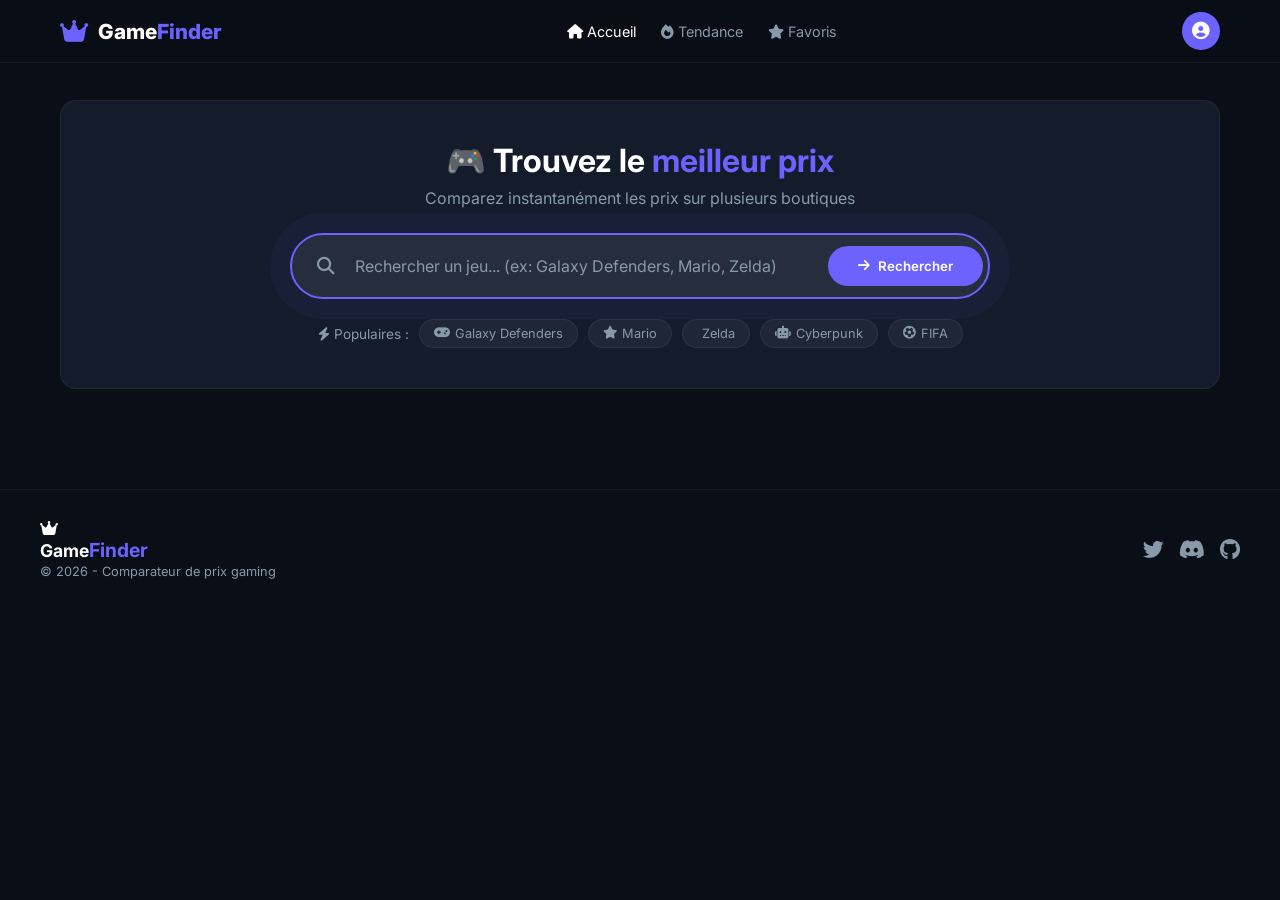
==== templates/index.html @ 7cd9786d "Ajot de l'interface utilisateur" ====
<!DOCTYPE html>
<html lang="fr">
<head>
    <meta charset="UTF-8">
    <meta name="viewport" content="width=device-width, initial-scale=1.0">
    <title>GameFinder - Comparateur de Prix</title>
    <link rel="stylesheet" href="/static/style.css">
    <link rel="stylesheet" href="https://cdnjs.cloudflare.com/ajax/libs/font-awesome/6.4.0/css/all.min.css">
    <link href="https://fonts.googleapis.com/css2?family=Inter:wght@300;400;500;600;700;800&display=swap" rel="stylesheet">
</head>
<body>
    <!-- Navigation fixe -->
    <nav class="navbar">
        <div class="nav-container">
            <div class="nav-brand">
                <i class="fas fa-crown"></i>
                <span>Game<span>Finder</span></span>
            </div>
            <div class="nav-links">
                <a href="#" class="active"><i class="fas fa-home"></i> Accueil</a>
                <a href="#"><i class="fas fa-fire"></i> Tendance</a>
                <a href="#"><i class="fas fa-star"></i> Favoris</a>
            </div>
            <div class="nav-user">
                <i class="fas fa-user-circle"></i>
            </div>
        </div>
    </nav>

    <!-- Section Recherche - EN HAUT ET VISIBLE -->
    <section class="search-section">
        <div class="search-container">
            <div class="search-header">
                <h1>🎮 Trouvez le <span>meilleur prix</span></h1>
                <p>Comparez instantanément les prix sur plusieurs boutiques</p>
            </div>
            
            <!-- Barre de recherche principale -->
            <form id="searchForm" class="search-form">
                <div class="search-wrapper">
                    <i class="fas fa-search search-icon"></i>
                    <input 
                        type="text" 
                        id="produit" 
                        placeholder="Rechercher un jeu... (ex: Galaxy Defenders, Mario, Zelda)" 
                        required
                        autocomplete="off"
                    >
                    <button type="submit" class="search-btn">
                        <i class="fas fa-arrow-right"></i>
                        <span>Rechercher</span>
                    </button>
                </div>
            </form>

            <!-- Suggestions rapides -->
            <div class="quick-suggestions">
                <span><i class="fas fa-bolt"></i> Populaires :</span>
                <button class="suggestion-chip" data-game="Galaxy Defenders">
                    <i class="fas fa-gamepad"></i> Galaxy Defenders
                </button>
                <button class="suggestion-chip" data-game="Mario">
                    <i class="fas fa-star"></i> Mario
                </button>
                <button class="suggestion-chip" data-game="Zelda">
                    <i class="fas fa-sword"></i> Zelda
                </button>
                <button class="suggestion-chip" data-game="Cyberpunk">
                    <i class="fas fa-robot"></i> Cyberpunk
                </button>
                <button class="suggestion-chip" data-game="FIFA">
                    <i class="fas fa-futbol"></i> FIFA
                </button>
            </div>
        </div>
    </section>

    <!-- Zone des résultats - JUSTE EN DESSOUS -->
    <section class="results-wrapper">
        <!-- Loading -->
        <div id="loading" class="loading-container" style="display: none;">
            <div class="loading-spinner">
                <div class="spinner-ring"></div>
                <div class="spinner-ring"></div>
                <div class="spinner-ring"></div>
            </div>
            <p class="loading-text">Recherche en cours...</p>
            <div class="loading-progress">
                <div class="progress-bar"></div>
            </div>
        </div>

        <!-- Résultats -->
        <div id="results" class="results-content" style="display: none;">
            <!-- En-tête des résultats -->
            <div class="results-header">
                <div class="results-title">
                    <h2>
                        <i class="fas fa-search"></i>
                        Résultats pour "<span id="searchTerm"></span>"
                    </h2>
                    <span class="results-count">
                        <i class="fas fa-box"></i>
                        <span id="resultCount"></span> offres trouvées
                    </span>
                </div>
                <div class="results-actions">
                    <button class="sort-btn" onclick="trierPrix()">
                        <i class="fas fa-sort-amount-down"></i> Trier par prix
                    </button>
                </div>
            </div>

            <!-- Meilleure offre -->
            <div id="bestDeal" class="best-deal-card" style="display: none;"></div>

            <!-- Grille des produits -->
            <div class="products-grid" id="productList"></div>
        </div>

        <!-- Aucun résultat -->
        <div id="noResults" class="no-results-container" style="display: none;">
            <div class="no-results-content">
                <div class="no-results-icon">
                    <i class="fas fa-gamepad"></i>
                </div>
                <h3>Aucun jeu trouvé</h3>
                <p>Essayez avec un autre nom ou vérifiez l'orthographe</p>
                <div class="no-results-suggestions">
                    <span>Suggestions :</span>
                    <button class="suggestion-chip" data-game="Mario Kart">Mario Kart</button>
                    <button class="suggestion-chip" data-game="Zelda">Zelda</button>
                    <button class="suggestion-chip" data-game="FIFA">FIFA</button>
                    <button class="suggestion-chip" data-game="GTA">GTA</button>
                </div>
            </div>
        </div>
    </section>

    <!-- Toast d'erreur -->
    <div id="error" class="error-toast" style="display: none;">
        <div class="error-content">
            <i class="fas fa-exclamation-circle"></i>
            <span id="errorMessage"></span>
            <button onclick="this.parentElement.parentElement.style.display='none'">
                <i class="fas fa-times"></i>
            </button>
        </div>
    </div>

    <!-- Footer -->
    <footer class="footer">
        <div class="footer-content">
            <div class="footer-brand">
                <i class="fas fa-crown"></i>
                <span>Game<span>Finder</span></span>
                <p>© 2026 - Comparateur de prix gaming</p>
            </div>
            <div class="footer-links">
                <a href="#"><i class="fab fa-twitter"></i></a>
                <a href="#"><i class="fab fa-discord"></i></a>
                <a href="#"><i class="fab fa-github"></i></a>
            </div>
        </div>
    </footer>

    <script src="/static/script.js"></script>
</body>
</html>
---- static/style.css ----
/* ===== RESET ===== */
* {
    margin: 0;
    padding: 0;
    box-sizing: border-box;
}

:root {
    --primary: #6C63FF;
    --primary-dark: #5A52D5;
    --secondary: #FF6B6B;
    --accent: #FFD93D;
    --dark: #0a0e17;
    --dark-card: #141b2b;
    --gray: #8899aa;
    --light: #ffffff;
    --shadow: 0 10px 40px rgba(108, 99, 255, 0.15);
    --radius: 16px;
    --transition: all 0.3s cubic-bezier(0.4, 0, 0.2, 1);
}

body {
    font-family: 'Inter', -apple-system, sans-serif;
    background: var(--dark);
    color: var(--light);
    min-height: 100vh;
    padding-top: 70px;
}

/* ===== NAVBAR ===== */
.navbar {
    position: fixed;
    top: 0;
    left: 0;
    right: 0;
    z-index: 1000;
    background: rgba(10, 14, 23, 0.9);
    backdrop-filter: blur(20px);
    border-bottom: 1px solid rgba(255,255,255,0.05);
    padding: 12px 0;
}

.nav-container {
    max-width: 1200px;
    margin: 0 auto;
    padding: 0 20px;
    display: flex;
    justify-content: space-between;
    align-items: center;
}

.nav-brand {
    display: flex;
    align-items: center;
    gap: 10px;
    font-size: 1.3em;
    font-weight: 800;
}

.nav-brand i {
    color: var(--primary);
    font-size: 1.2em;
}

.nav-brand span span {
    color: var(--primary);
}

.nav-links {
    display: flex;
    gap: 25px;
}

.nav-links a {
    color: var(--gray);
    text-decoration: none;
    font-size: 0.9em;
    transition: var(--transition);
}

.nav-links a:hover,
.nav-links a.active {
    color: var(--light);
}

.nav-user {
    width: 38px;
    height: 38px;
    background: var(--primary);
    border-radius: 50%;
    display: flex;
    align-items: center;
    justify-content: center;
    cursor: pointer;
    font-size: 1.1em;
}

/* ===== SEARCH SECTION - EN HAUT ===== */
.search-section {
    max-width: 1200px;
    margin: 0 auto;
    padding: 30px 20px 20px;
}

.search-container {
    background: var(--dark-card);
    border-radius: var(--radius);
    padding: 40px;
    border: 1px solid rgba(255,255,255,0.05);
}

.search-header {
    text-align: center;
    margin-bottom: 25px;
}

.search-header h1 {
    font-size: 2em;
    font-weight: 700;
    margin-bottom: 8px;
}

.search-header h1 span {
    color: var(--primary);
}

.search-header p {
    color: var(--gray);
    font-size: 1em;
}

/* ===== FORMULAIRE DE RECHERCHE ===== */
.search-form {
    max-width: 700px;
    margin: 0 auto;
}

.search-wrapper {
    display: flex;
    align-items: center;
    background: rgba(255,255,255,0.05);
    border: 2px solid rgba(255,255,255,0.08);
    border-radius: 60px;
    padding: 5px;
    transition: var(--transition);
}

.search-wrapper:focus-within {
    border-color: var(--primary);
    background: rgba(255,255,255,0.08);
    box-shadow: 0 0 0 20px rgba(108, 99, 255, 0.05);
}

.search-icon {
    padding: 0 0 0 20px;
    color: var(--gray);
    font-size: 1.1em;
}

.search-wrapper input {
    flex: 1;
    padding: 16px 20px;
    background: transparent;
    border: none;
    outline: none;
    color: var(--light);
    font-size: 1em;
    font-family: 'Inter', sans-serif;
}

.search-wrapper input::placeholder {
    color: var(--gray);
}

.search-btn {
    padding: 12px 30px;
    background: var(--primary);
    border: none;
    border-radius: 50px;
    color: white;
    font-weight: 600;
    cursor: pointer;
    transition: var(--transition);
    display: flex;
    align-items: center;
    gap: 8px;
    font-family: 'Inter', sans-serif;
}

.search-btn:hover {
    transform: scale(1.02);
    box-shadow: 0 8px 25px rgba(108, 99, 255, 0.3);
}

/* ===== SUGGESTIONS ===== */
.quick-suggestions {
    display: flex;
    align-items: center;
    gap: 10px;
    margin-top: 20px;
    flex-wrap: wrap;
    justify-content: center;
}

.quick-suggestions span {
    color: var(--gray);
    font-size: 0.85em;
}

.suggestion-chip {
    padding: 6px 14px;
    background: rgba(255,255,255,0.05);
    border: 1px solid rgba(255,255,255,0.06);
    border-radius: 20px;
    color: var(--gray);
    font-size: 0.8em;
    cursor: pointer;
    transition: var(--transition);
    display: flex;
    align-items: center;
    gap: 5px;
    font-family: 'Inter', sans-serif;
}

.suggestion-chip:hover {
    background: rgba(108, 99, 255, 0.15);
    color: var(--light);
    border-color: var(--primary);
    transform: translateY(-2px);
}

/* ===== RESULTS WRAPPER ===== */
.results-wrapper {
    max-width: 1200px;
    margin: 0 auto;
    padding: 0 20px 40px;
}

/* ===== LOADING ===== */
.loading-container {
    text-align: center;
    padding: 60px 20px;
}

.loading-spinner {
    position: relative;
    width: 70px;
    height: 70px;
    margin: 0 auto 20px;
}

.spinner-ring {
    position: absolute;
    width: 100%;
    height: 100%;
    border-radius: 50%;
    border: 3px solid transparent;
    animation: spin 1.2s cubic-bezier(0.4, 0, 0.2, 1) infinite;
}

.spinner-ring:nth-child(1) {
    border-top-color: var(--primary);
    animation-delay: 0s;
}

.spinner-ring:nth-child(2) {
    border-right-color: var(--secondary);
    animation-delay: 0.3s;
}

.spinner-ring:nth-child(3) {
    border-bottom-color: var(--accent);
    animation-delay: 0.6s;
}

@keyframes spin {
    0% { transform: rotate(0deg); }
    100% { transform: rotate(360deg); }
}

.loading-text {
    color: var(--gray);
    font-size: 1em;
}

.loading-progress {
    margin: 15px auto 0;
    width: 200px;
    height: 3px;
    background: rgba(255,255,255,0.05);
    border-radius: 3px;
    overflow: hidden;
}

.progress-bar {
    height: 100%;
    width: 0%;
    background: var(--primary);
    border-radius: 3px;
    animation: progress 2s ease-in-out infinite;
}

@keyframes progress {
    0% { width: 0%; }
    50% { width: 70%; }
    100% { width: 100%; }
}

/* ===== RESULTS HEADER ===== */
.results-content {
    animation: fadeIn 0.4s ease;
}

.results-header {
    display: flex;
    justify-content: space-between;
    align-items: center;
    padding: 20px 0;
    border-bottom: 1px solid rgba(255,255,255,0.05);
    margin-bottom: 25px;
    flex-wrap: wrap;
    gap: 10px;
}

.results-title h2 {
    font-size: 1.4em;
    font-weight: 700;
}

.results-title h2 i {
    color: var(--primary);
    margin-right: 8px;
}

.results-title h2 span {
    color: var(--primary);
}

.results-count {
    display: inline-block;
    margin-top: 5px;
    padding: 4px 16px;
    background: rgba(108, 99, 255, 0.1);
    border-radius: 20px;
    font-size: 0.85em;
    color: var(--gray);
}

.results-actions {
    display: flex;
    gap: 10px;
}

.sort-btn {
    padding: 8px 16px;
    background: rgba(255,255,255,0.05);
    border: 1px solid rgba(255,255,255,0.08);
    border-radius: 8px;
    color: var(--gray);
    cursor: pointer;
    transition: var(--transition);
    font-family: 'Inter', sans-serif;
    font-size: 0.85em;
}

.sort-btn:hover {
    background: rgba(255,255,255,0.1);
    color: var(--light);
}

/* ===== BEST DEAL ===== */
.best-deal-card {
    background: linear-gradient(135deg, #6C63FF 0%, #FF6B6B 100%);
    border-radius: var(--radius);
    padding: 30px;
    margin-bottom: 30px;
    animation: slideUp 0.5s ease;
}

.best-deal-content {
    display: flex;
    justify-content: space-between;
    align-items: center;
    flex-wrap: wrap;
    gap: 15px;
}

.best-deal-left {
    display: flex;
    flex-direction: column;
    gap: 5px;
}

.best-deal-badge {
    display: inline-flex;
    align-items: center;
    gap: 6px;
    background: rgba(255,255,255,0.2);
    padding: 4px 14px;
    border-radius: 20px;
    font-size: 0.8em;
    width: fit-content;
}

.best-deal-game {
    font-size: 1.5em;
    font-weight: 800;
}

.best-deal-store {
    display: flex;
    align-items: center;
    gap: 6px;
    opacity: 0.9;
    font-size: 0.9em;
}

.best-deal-right {
    text-align: right;
}

.best-deal-price {
    font-size: 2.5em;
    font-weight: 900;
}

.best-deal-details {
    display: flex;
    gap: 15px;
    margin-top: 5px;
    font-size: 0.85em;
    opacity: 0.9;
}

/* ===== PRODUCT GRID ===== */
.products-grid {
    display: grid;
    grid-template-columns: repeat(auto-fill, minmax(280px, 1fr));
    gap: 20px;
}

.product-card {
    background: var(--dark-card);
    border: 1px solid rgba(255,255,255,0.05);
    border-radius: var(--radius);
    padding: 20px;
    transition: var(--transition);
    position: relative;
    animation: fadeIn 0.4s ease forwards;
    opacity: 0;
}

.product-card:hover {
    transform: translateY(-5px);
    border-color: rgba(108, 99, 255, 0.3);
    box-shadow: var(--shadow);
}

.product-card.best {
    border-color: var(--primary);
    background: rgba(108, 99, 255, 0.05);
}

.product-card .best-badge {
    position: absolute;
    top: 12px;
    right: 12px;
    background: var(--primary);
    padding: 4px 12px;
    border-radius: 20px;
    font-size: 0.7em;
    font-weight: 600;
}

.product-card .site {
    display: flex;
    align-items: center;
    gap: 6px;
    color: var(--primary);
    font-weight: 600;
    font-size: 0.9em;
    margin-bottom: 8px;
}

.product-card .game {
    font-size: 1.1em;
    font-weight: 700;
    margin-bottom: 12px;
}

.product-card .price-row {
    display: flex;
    justify-content: space-between;
    padding: 6px 0;
    border-bottom: 1px solid rgba(255,255,255,0.03);
    font-size: 0.9em;
}

.product-card .price-row .label {
    color: var(--gray);
}

.product-card .price-row .value {
    font-weight: 600;
}

.product-card .total {
    font-size: 1.4em;
    font-weight: 800;
    color: var(--secondary);
    text-align: right;
    margin-top: 12px;
    padding-top: 12px;
    border-top: 1px solid rgba(255,255,255,0.05);
}

.product-card .stock {
    display: inline-flex;
    align-items: center;
    gap: 5px;
    padding: 3px 12px;
    border-radius: 20px;
    font-size: 0.8em;
    margin-top: 8px;
}

.stock.en-stock {
    background: rgba(46, 213, 115, 0.15);
    color: #2ed573;
}

.stock.rupture {
    background: rgba(255, 71, 87, 0.15);
    color: #ff4757;
}

.stock.inconnu {
    background: rgba(255,255,255,0.05);
    color: var(--gray);
}

/* ===== NO RESULTS ===== */
.no-results-container {
    text-align: center;
    padding: 60px 20px;
}

.no-results-icon {
    font-size: 3em;
    color: var(--gray);
    margin-bottom: 20px;
}

.no-results-content h3 {
    font-size: 1.5em;
    margin-bottom: 8px;
}

.no-results-content p {
    color: var(--gray);
    margin-bottom: 20px;
}

.no-results-suggestions {
    display: flex;
    align-items: center;
    gap: 10px;
    justify-content: center;
    flex-wrap: wrap;
}

.no-results-suggestions span {
    color: var(--gray);
    font-size: 0.9em;
}

/* ===== ERROR TOAST ===== */
.error-toast {
    position: fixed;
    top: 80px;
    right: 20px;
    z-index: 9999;
    background: rgba(255, 71, 87, 0.95);
    backdrop-filter: blur(10px);
    padding: 15px 20px;
    border-radius: 12px;
    max-width: 400px;
    animation: slideInRight 0.4s ease;
}

.error-content {
    display: flex;
    align-items: center;
    gap: 12px;
}

.error-content i {
    font-size: 1.3em;
}

.error-content button {
    background: none;
    border: none;
    color: white;
    font-size: 1.1em;
    cursor: pointer;
    margin-left: auto;
}

/* ===== FOOTER ===== */
.footer {
    border-top: 1px solid rgba(255,255,255,0.05);
    padding: 30px 20px;
    margin-top: 40px;
}

.footer-content {
    max-width: 1200px;
    margin: 0 auto;
    display: flex;
    justify-content: space-between;
    align-items: center;
    flex-wrap: wrap;
    gap: 15px;
}

.footer-brand {
    display: flex;
    flex-direction: column;
    gap: 2px;
}

.footer-brand span {
    font-size: 1.1em;
    font-weight: 700;
}

.footer-brand span span {
    color: var(--primary);
}

.footer-brand p {
    color: var(--gray);
    font-size: 0.8em;
}

.footer-links {
    display: flex;
    gap: 15px;
}

.footer-links a {
    color: var(--gray);
    font-size: 1.3em;
    transition: var(--transition);
}

.footer-links a:hover {
    color: var(--primary);
    transform: translateY(-2px);
}

/* ===== ANIMATIONS ===== */
@keyframes fadeIn {
    from {
        opacity: 0;
        transform: translateY(10px);
    }
    to {
        opacity: 1;
        transform: translateY(0);
    }
}

@keyframes slideUp {
    from {
        opacity: 0;
        transform: translateY(20px);
    }
    to {
        opacity: 1;
        transform: translateY(0);
    }
}

@keyframes slideInRight {
    from {
        opacity: 0;
        transform: translateX(40px);
    }
    to {
        opacity: 1;
        transform: translateX(0);
    }
}

/* ===== RESPONSIVE ===== */
@media (max-width: 768px) {
    .nav-links {
        display: none;
    }
    
    .search-container {
        padding: 20px;
    }
    
    .search-header h1 {
        font-size: 1.5em;
    }
    
    .search-wrapper {
        flex-direction: column;
        border-radius: var(--radius);
        padding: 10px;
    }
    
    .search-icon {
        display: none;
    }
    
    .search-wrapper input {
        padding: 12px 16px;
        width: 100%;
        font-size: 0.95em;
    }
    
    .search-btn {
        width: 100%;
        justify-content: center;
        padding: 12px;
    }
    
    .products-grid {
        grid-template-columns: 1fr;
    }
    
    .best-deal-content {
        flex-direction: column;
        text-align: center;
    }
    
    .best-deal-right {
        text-align: center;
    }
    
    .best-deal-price {
        font-size: 2em;
    }
    
    .best-deal-details {
        flex-wrap: wrap;
        justify-content: center;
    }
    
    .results-header {
        flex-direction: column;
        align-items: flex-start;
    }
    
    .quick-suggestions {
        justify-content: center;
    }
    
    .error-toast {
        top: 70px;
        right: 10px;
        left: 10px;
        max-width: none;
    }
}
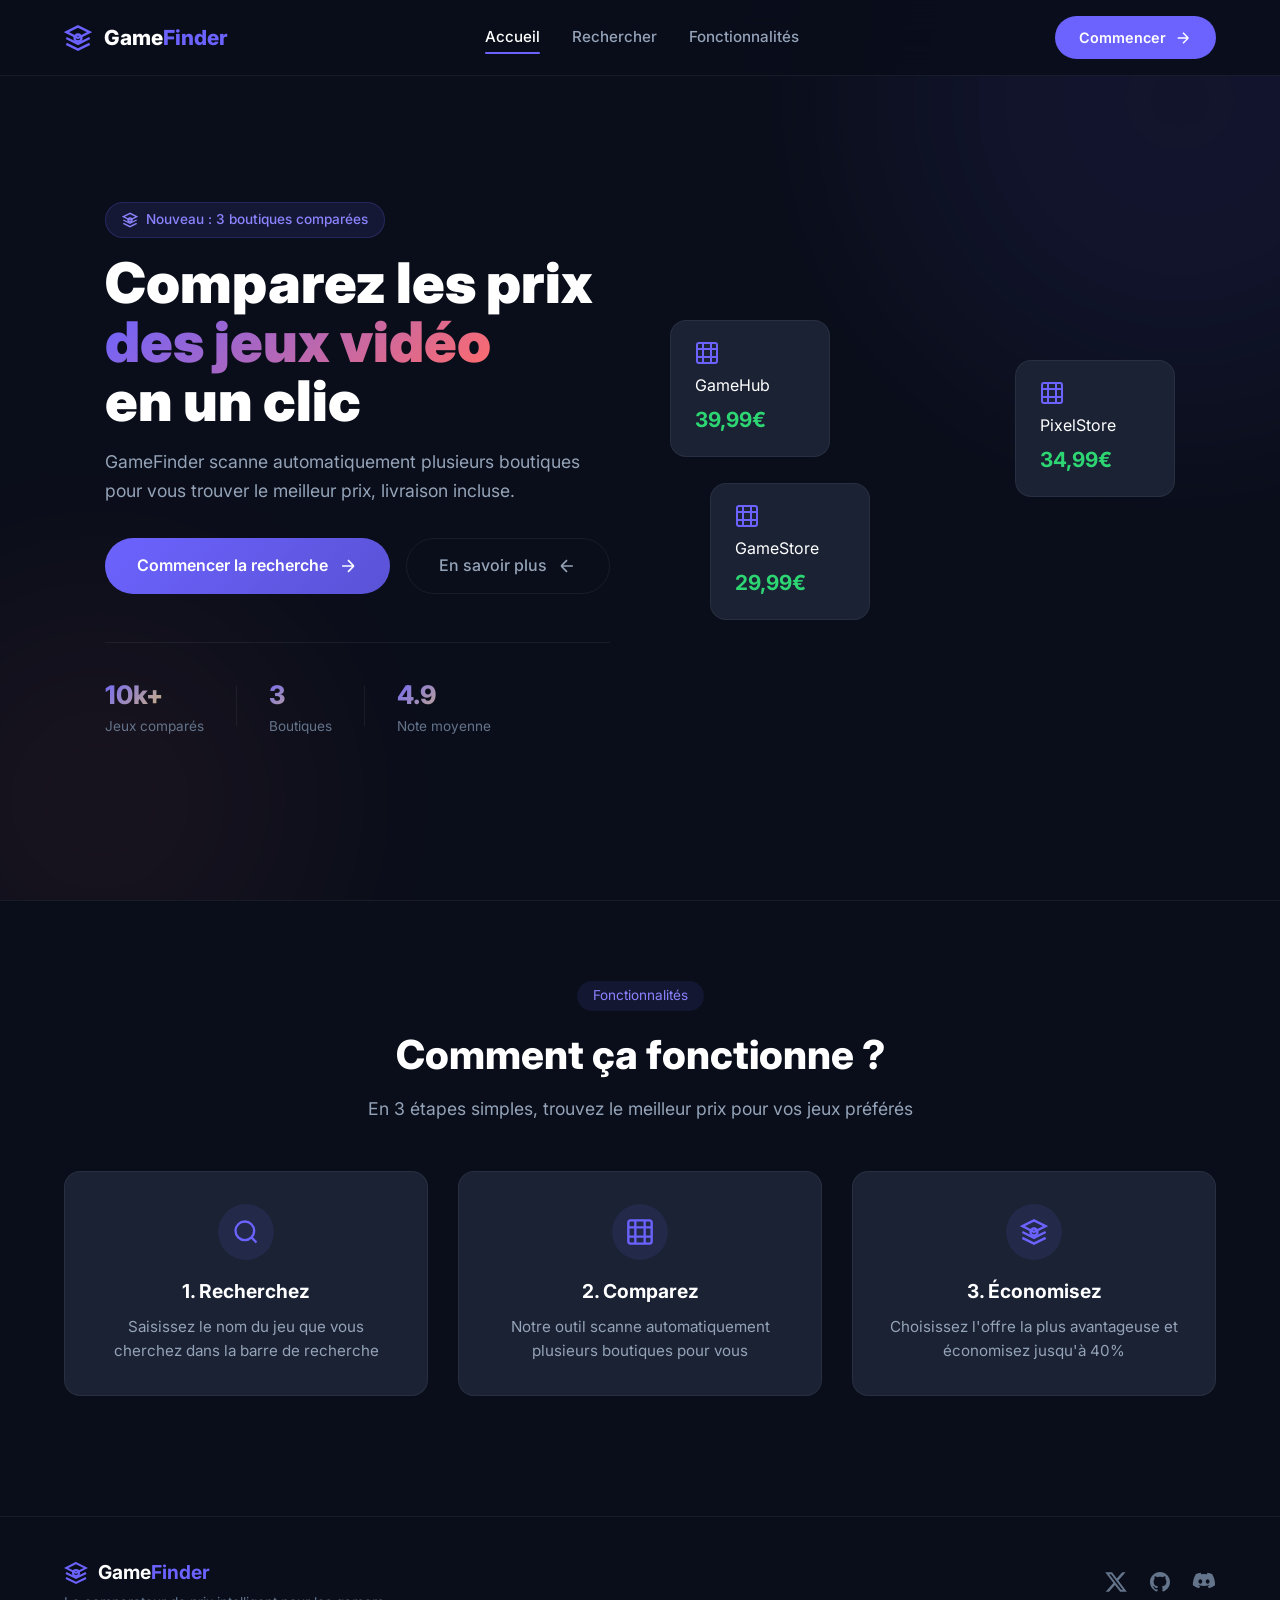
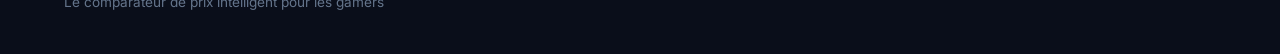
==== commit d779d661: "Ajout de nouveau boutique et amelioration du scrapping" ====
--- a/templates/index.html
+++ b/templates/index.html
@@ -4,162 +4,201 @@
     <meta charset="UTF-8">
     <meta name="viewport" content="width=device-width, initial-scale=1.0">
     <title>GameFinder - Comparateur de Prix</title>
+    <link rel="preconnect" href="https://fonts.googleapis.com">
+    <link rel="preconnect" href="https://fonts.gstatic.com" crossorigin>
+    <link href="https://fonts.googleapis.com/css2?family=Inter:wght@400;500;600;700;800;900&display=swap" rel="stylesheet">
     <link rel="stylesheet" href="/static/style.css">
-    <link rel="stylesheet" href="https://cdnjs.cloudflare.com/ajax/libs/font-awesome/6.4.0/css/all.min.css">
-    <link href="https://fonts.googleapis.com/css2?family=Inter:wght@300;400;500;600;700;800&display=swap" rel="stylesheet">
 </head>
 <body>
-    <!-- Navigation fixe -->
-    <nav class="navbar">
-        <div class="nav-container">
-            <div class="nav-brand">
-                <i class="fas fa-crown"></i>
-                <span>Game<span>Finder</span></span>
-            </div>
+    <!-- Navigation -->
+    <nav class="navbar" id="navbar">
+        <div class="container">
+            <a href="/" class="nav-brand">
+                <!-- Logo GameFinder -->
+                <svg class="logo-icon" viewBox="0 0 24 24" fill="none" stroke="currentColor" stroke-width="2">
+                    <path d="M12 2L2 7L12 12L22 7L12 2Z"/>
+                    <path d="M2 17L12 22L22 17"/>
+                    <path d="M2 12L12 17L22 12"/>
+                    <circle cx="12" cy="12" r="3"/>
+                </svg>
+                <span class="brand-name">Game<span>Finder</span></span>
+            </a>
             <div class="nav-links">
-                <a href="#" class="active"><i class="fas fa-home"></i> Accueil</a>
-                <a href="#"><i class="fas fa-fire"></i> Tendance</a>
-                <a href="#"><i class="fas fa-star"></i> Favoris</a>
-            </div>
-            <div class="nav-user">
-                <i class="fas fa-user-circle"></i>
-            </div>
+                <a href="/" class="active">Accueil</a>
+                <a href="/recherche">Rechercher</a>
+                <a href="#features">Fonctionnalités</a>
+            </div>
+            <a href="/recherche" class="btn-nav">
+                <span>Commencer</span>
+                <svg viewBox="0 0 24 24" fill="none" stroke="currentColor" stroke-width="2">
+                    <path d="M5 12H19M19 12L12 5M19 12L12 19"/>
+                </svg>
+            </a>
         </div>
     </nav>
 
-    <!-- Section Recherche - EN HAUT ET VISIBLE -->
-    <section class="search-section">
-        <div class="search-container">
-            <div class="search-header">
-                <h1>🎮 Trouvez le <span>meilleur prix</span></h1>
-                <p>Comparez instantanément les prix sur plusieurs boutiques</p>
-            </div>
-            
-            <!-- Barre de recherche principale -->
-            <form id="searchForm" class="search-form">
-                <div class="search-wrapper">
-                    <i class="fas fa-search search-icon"></i>
-                    <input 
-                        type="text" 
-                        id="produit" 
-                        placeholder="Rechercher un jeu... (ex: Galaxy Defenders, Mario, Zelda)" 
-                        required
-                        autocomplete="off"
-                    >
-                    <button type="submit" class="search-btn">
-                        <i class="fas fa-arrow-right"></i>
-                        <span>Rechercher</span>
-                    </button>
-                </div>
-            </form>
-
-            <!-- Suggestions rapides -->
-            <div class="quick-suggestions">
-                <span><i class="fas fa-bolt"></i> Populaires :</span>
-                <button class="suggestion-chip" data-game="Galaxy Defenders">
-                    <i class="fas fa-gamepad"></i> Galaxy Defenders
-                </button>
-                <button class="suggestion-chip" data-game="Mario">
-                    <i class="fas fa-star"></i> Mario
-                </button>
-                <button class="suggestion-chip" data-game="Zelda">
-                    <i class="fas fa-sword"></i> Zelda
-                </button>
-                <button class="suggestion-chip" data-game="Cyberpunk">
-                    <i class="fas fa-robot"></i> Cyberpunk
-                </button>
-                <button class="suggestion-chip" data-game="FIFA">
-                    <i class="fas fa-futbol"></i> FIFA
-                </button>
+    <!-- Hero -->
+    <section class="hero">
+        <div class="container hero-container">
+            <div class="hero-content">
+                <div class="hero-badge">
+                    <svg viewBox="0 0 24 24" fill="none" stroke="currentColor" stroke-width="2">
+                        <path d="M12 2L2 7L12 12L22 7L12 2Z"/>
+                        <path d="M2 17L12 22L22 17"/>
+                        <path d="M2 12L12 17L22 12"/>
+                        <circle cx="12" cy="12" r="3"/>
+                    </svg>
+                    Nouveau : 3 boutiques comparées
+                </div>
+                <h1 class="hero-title">
+                    Comparez les prix<br>
+                    <span>des jeux vidéo</span><br>
+                    en un clic
+                </h1>
+                <p class="hero-text">
+                    GameFinder scanne automatiquement plusieurs boutiques 
+                    pour vous trouver le meilleur prix, livraison incluse.
+                </p>
+                <div class="hero-buttons">
+                    <a href="/recherche" class="btn-primary">
+                        <span>Commencer la recherche</span>
+                        <svg viewBox="0 0 24 24" fill="none" stroke="currentColor" stroke-width="2">
+                            <path d="M5 12H19M19 12L12 5M19 12L12 19"/>
+                        </svg>
+                    </a>
+                    <a href="#features" class="btn-secondary">
+                        <span>En savoir plus</span>
+                        <svg viewBox="0 0 24 24" fill="none" stroke="currentColor" stroke-width="2">
+                            <path d="M19 12H5M5 12L12 19M5 12L12 5"/>
+                        </svg>
+                    </a>
+                </div>
+                <div class="hero-stats">
+                    <div class="stat">
+                        <span class="stat-number">10k+</span>
+                        <span class="stat-label">Jeux comparés</span>
+                    </div>
+                    <div class="stat-divider"></div>
+                    <div class="stat">
+                        <span class="stat-number">3</span>
+                        <span class="stat-label">Boutiques</span>
+                    </div>
+                    <div class="stat-divider"></div>
+                    <div class="stat">
+                        <span class="stat-number">4.9</span>
+                        <span class="stat-label">Note moyenne</span>
+                    </div>
+                </div>
+            </div>
+            <div class="hero-visual">
+                <div class="hero-cards">
+                    <div class="hero-card card-1">
+                        <svg viewBox="0 0 24 24" fill="none" stroke="currentColor" stroke-width="2">
+                            <rect x="2" y="2" width="20" height="20" rx="2"/>
+                            <path d="M8 2V22M16 2V22M2 8H22M2 16H22"/>
+                        </svg>
+                        <span>GameHub</span>
+                        <span class="price">39,99€</span>
+                    </div>
+                    <div class="hero-card card-2">
+                        <svg viewBox="0 0 24 24" fill="none" stroke="currentColor" stroke-width="2">
+                            <rect x="2" y="2" width="20" height="20" rx="2"/>
+                            <path d="M8 2V22M16 2V22M2 8H22M2 16H22"/>
+                        </svg>
+                        <span>PixelStore</span>
+                        <span class="price">34,99€</span>
+                    </div>
+                    <div class="hero-card card-3">
+                        <svg viewBox="0 0 24 24" fill="none" stroke="currentColor" stroke-width="2">
+                            <rect x="2" y="2" width="20" height="20" rx="2"/>
+                            <path d="M8 2V22M16 2V22M2 8H22M2 16H22"/>
+                        </svg>
+                        <span>GameStore</span>
+                        <span class="price">29,99€</span>
+                    </div>
+                </div>
             </div>
         </div>
     </section>
 
-    <!-- Zone des résultats - JUSTE EN DESSOUS -->
-    <section class="results-wrapper">
-        <!-- Loading -->
-        <div id="loading" class="loading-container" style="display: none;">
-            <div class="loading-spinner">
-                <div class="spinner-ring"></div>
-                <div class="spinner-ring"></div>
-                <div class="spinner-ring"></div>
-            </div>
-            <p class="loading-text">Recherche en cours...</p>
-            <div class="loading-progress">
-                <div class="progress-bar"></div>
-            </div>
-        </div>
-
-        <!-- Résultats -->
-        <div id="results" class="results-content" style="display: none;">
-            <!-- En-tête des résultats -->
-            <div class="results-header">
-                <div class="results-title">
-                    <h2>
-                        <i class="fas fa-search"></i>
-                        Résultats pour "<span id="searchTerm"></span>"
-                    </h2>
-                    <span class="results-count">
-                        <i class="fas fa-box"></i>
-                        <span id="resultCount"></span> offres trouvées
-                    </span>
-                </div>
-                <div class="results-actions">
-                    <button class="sort-btn" onclick="trierPrix()">
-                        <i class="fas fa-sort-amount-down"></i> Trier par prix
-                    </button>
-                </div>
-            </div>
-
-            <!-- Meilleure offre -->
-            <div id="bestDeal" class="best-deal-card" style="display: none;"></div>
-
-            <!-- Grille des produits -->
-            <div class="products-grid" id="productList"></div>
-        </div>
-
-        <!-- Aucun résultat -->
-        <div id="noResults" class="no-results-container" style="display: none;">
-            <div class="no-results-content">
-                <div class="no-results-icon">
-                    <i class="fas fa-gamepad"></i>
-                </div>
-                <h3>Aucun jeu trouvé</h3>
-                <p>Essayez avec un autre nom ou vérifiez l'orthographe</p>
-                <div class="no-results-suggestions">
-                    <span>Suggestions :</span>
-                    <button class="suggestion-chip" data-game="Mario Kart">Mario Kart</button>
-                    <button class="suggestion-chip" data-game="Zelda">Zelda</button>
-                    <button class="suggestion-chip" data-game="FIFA">FIFA</button>
-                    <button class="suggestion-chip" data-game="GTA">GTA</button>
+    <!-- Features -->
+    <section class="features" id="features">
+        <div class="container">
+            <div class="section-header">
+                <span class="section-badge">Fonctionnalités</span>
+                <h2>Comment ça fonctionne ?</h2>
+                <p>En 3 étapes simples, trouvez le meilleur prix pour vos jeux préférés</p>
+            </div>
+            <div class="features-grid">
+                <div class="feature-card">
+                    <div class="feature-icon">
+                        <svg viewBox="0 0 24 24" fill="none" stroke="currentColor" stroke-width="2">
+                            <circle cx="11" cy="11" r="8"/>
+                            <path d="M21 21L16.65 16.65"/>
+                        </svg>
+                    </div>
+                    <h3>1. Recherchez</h3>
+                    <p>Saisissez le nom du jeu que vous cherchez dans la barre de recherche</p>
+                </div>
+                <div class="feature-card">
+                    <div class="feature-icon">
+                        <svg viewBox="0 0 24 24" fill="none" stroke="currentColor" stroke-width="2">
+                            <rect x="2" y="2" width="20" height="20" rx="2"/>
+                            <path d="M8 2V22M16 2V22M2 8H22M2 16H22"/>
+                        </svg>
+                    </div>
+                    <h3>2. Comparez</h3>
+                    <p>Notre outil scanne automatiquement plusieurs boutiques pour vous</p>
+                </div>
+                <div class="feature-card">
+                    <div class="feature-icon">
+                        <svg viewBox="0 0 24 24" fill="none" stroke="currentColor" stroke-width="2">
+                            <path d="M12 2L2 7L12 12L22 7L12 2Z"/>
+                            <path d="M2 17L12 22L22 17"/>
+                            <path d="M2 12L12 17L22 12"/>
+                            <circle cx="12" cy="12" r="3"/>
+                        </svg>
+                    </div>
+                    <h3>3. Économisez</h3>
+                    <p>Choisissez l'offre la plus avantageuse et économisez jusqu'à 40%</p>
                 </div>
             </div>
         </div>
     </section>
-
-    <!-- Toast d'erreur -->
-    <div id="error" class="error-toast" style="display: none;">
-        <div class="error-content">
-            <i class="fas fa-exclamation-circle"></i>
-            <span id="errorMessage"></span>
-            <button onclick="this.parentElement.parentElement.style.display='none'">
-                <i class="fas fa-times"></i>
-            </button>
-        </div>
-    </div>
 
     <!-- Footer -->
     <footer class="footer">
-        <div class="footer-content">
-            <div class="footer-brand">
-                <i class="fas fa-crown"></i>
-                <span>Game<span>Finder</span></span>
-                <p>© 2026 - Comparateur de prix gaming</p>
-            </div>
-            <div class="footer-links">
-                <a href="#"><i class="fab fa-twitter"></i></a>
-                <a href="#"><i class="fab fa-discord"></i></a>
-                <a href="#"><i class="fab fa-github"></i></a>
+        <div class="container">
+            <div class="footer-content">
+                <div class="footer-brand">
+                    <div class="footer-logo">
+                        <svg viewBox="0 0 24 24" fill="none" stroke="currentColor" stroke-width="2">
+                            <path d="M12 2L2 7L12 12L22 7L12 2Z"/>
+                            <path d="M2 17L12 22L22 17"/>
+                            <path d="M2 12L12 17L22 12"/>
+                            <circle cx="12" cy="12" r="3"/>
+                        </svg>
+                        <span>Game<span>Finder</span></span>
+                    </div>
+                    <p>Le comparateur de prix intelligent pour les gamers</p>
+                </div>
+                <div class="footer-social">
+                    <a href="#" aria-label="Twitter">
+                        <svg viewBox="0 0 24 24" fill="currentColor">
+                            <path d="M18.244 2.25h3.308l-7.227 8.26 8.502 11.24H16.17l-5.214-6.817L4.99 21.75H1.68l7.73-8.835L1.254 2.25H8.08l4.713 6.231zm-1.161 17.52h1.833L7.084 4.126H5.117z"/>
+                        </svg>
+                    </a>
+                    <a href="#" aria-label="GitHub">
+                        <svg viewBox="0 0 24 24" fill="currentColor">
+                            <path d="M12 2C6.477 2 2 6.477 2 12c0 4.42 2.865 8.166 6.839 9.489.5.092.682-.217.682-.482 0-.237-.008-.866-.013-1.7-2.782.603-3.369-1.34-3.369-1.34-.454-1.156-1.11-1.462-1.11-1.462-.908-.62.069-.608.069-.608 1.003.07 1.531 1.03 1.531 1.03.892 1.529 2.341 1.087 2.91.832.092-.647.35-1.088.636-1.338-2.22-.253-4.555-1.11-4.555-4.943 0-1.091.39-1.984 1.03-2.682-.103-.253-.447-1.27.098-2.646 0 0 .84-.269 2.75 1.025.8-.223 1.65-.334 2.5-.334s1.7.111 2.5.334c1.91-1.294 2.75-1.025 2.75-1.025.545 1.376.201 2.393.099 2.646.64.698 1.03 1.591 1.03 2.682 0 3.841-2.337 4.687-4.565 4.935.359.309.678.919.678 1.852 0 1.336-.012 2.415-.012 2.743 0 .267.18.578.688.48C19.138 20.161 22 16.418 22 12c0-5.523-4.477-10-10-10z"/>
+                        </svg>
+                    </a>
+                    <a href="#" aria-label="Discord">
+                        <svg viewBox="0 0 24 24" fill="currentColor">
+                            <path d="M20.317 4.369a19.79 19.79 0 0 0-4.885-1.515.075.075 0 0 0-.079.032c-.211.384-.444.887-.609 1.286a18.28 18.28 0 0 0-5.356 0 13.074 13.074 0 0 0-.618-1.286.077.077 0 0 0-.079-.032A19.736 19.736 0 0 0 3.683 4.37a.07.07 0 0 0-.032.027C1.45 8.104.747 11.726.86 15.302a.072.072 0 0 0 .028.057 19.862 19.862 0 0 0 5.958 2.993.078.078 0 0 0 .083-.031c.46-.627.868-1.293 1.225-1.994a.075.075 0 0 0-.041-.105 13.293 13.293 0 0 1-1.87-.889.075.075 0 0 1-.01-.126c.126-.094.251-.192.373-.291a.075.075 0 0 1 .077-.012 13.848 13.848 0 0 0 10.563 0 .075.075 0 0 1 .078.012c.122.099.247.197.373.291a.075.075 0 0 1-.01.126 13.22 13.22 0 0 1-1.87.889.075.075 0 0 0-.041.105c.357.701.765 1.367 1.225 1.994a.078.078 0 0 0 .083.031 19.86 19.86 0 0 0 5.958-2.993.072.072 0 0 0 .028-.057c.013-3.983-.653-7.596-2.745-10.908a.07.07 0 0 0-.032-.027zM8.343 13.645c-1.058 0-1.926-.971-1.926-2.164 0-1.193.849-2.164 1.926-2.164s1.927.971 1.927 2.164c0 1.193-.869 2.164-1.927 2.164zm7.314 0c-1.058 0-1.926-.971-1.926-2.164 0-1.193.849-2.164 1.926-2.164s1.927.971 1.927 2.164c0 1.193-.869 2.164-1.927 2.164z"/>
+                        </svg>
+                    </a>
+                </div>
             </div>
         </div>
     </footer>
--- a/static/style.css
+++ b/static/style.css
@@ -1,30 +1,71 @@
-/* ===== RESET ===== */
+/* ===== VARIABLES ===== */
+:root {
+    --primary: #6C63FF;
+    --primary-dark: #5A52D5;
+    --primary-light: #8B83FF;
+    --secondary: #FF6B6B;
+    --accent: #FFD93D;
+    --success: #2ED573;
+    --danger: #FF4757;
+    
+    --bg-primary: #0A0E1A;
+    --bg-secondary: #111827;
+    --bg-card: #1A2234;
+    --bg-card-hover: #243044;
+    
+    --text-primary: #FFFFFF;
+    --text-secondary: #94A3B8;
+    --text-muted: #64748B;
+    
+    --border: rgba(255,255,255,0.06);
+    --border-hover: rgba(108,99,255,0.3);
+    
+    --shadow: 0 20px 60px rgba(108,99,255,0.15);
+    --shadow-hover: 0 30px 80px rgba(108,99,255,0.25);
+    
+    --radius: 16px;
+    --radius-sm: 10px;
+    --radius-lg: 24px;
+    
+    --transition: all 0.3s cubic-bezier(0.4, 0, 0.2, 1);
+    --transition-slow: all 0.6s cubic-bezier(0.4, 0, 0.2, 1);
+}
+
+/* ===== BASE ===== */
 * {
     margin: 0;
     padding: 0;
     box-sizing: border-box;
 }
 
-:root {
-    --primary: #6C63FF;
-    --primary-dark: #5A52D5;
-    --secondary: #FF6B6B;
-    --accent: #FFD93D;
-    --dark: #0a0e17;
-    --dark-card: #141b2b;
-    --gray: #8899aa;
-    --light: #ffffff;
-    --shadow: 0 10px 40px rgba(108, 99, 255, 0.15);
-    --radius: 16px;
-    --transition: all 0.3s cubic-bezier(0.4, 0, 0.2, 1);
-}
-
 body {
-    font-family: 'Inter', -apple-system, sans-serif;
-    background: var(--dark);
-    color: var(--light);
+    font-family: 'Inter', -apple-system, BlinkMacSystemFont, sans-serif;
+    background: var(--bg-primary);
+    color: var(--text-primary);
     min-height: 100vh;
-    padding-top: 70px;
+    line-height: 1.6;
+    -webkit-font-smoothing: antialiased;
+}
+
+.container {
+    max-width: 1200px;
+    margin: 0 auto;
+    padding: 0 24px;
+}
+
+/* ===== SCROLLBAR ===== */
+::-webkit-scrollbar {
+    width: 8px;
+}
+::-webkit-scrollbar-track {
+    background: var(--bg-secondary);
+}
+::-webkit-scrollbar-thumb {
+    background: var(--primary);
+    border-radius: 4px;
+}
+::-webkit-scrollbar-thumb:hover {
+    background: var(--primary-dark);
 }
 
 /* ===== NAVBAR ===== */
@@ -34,16 +75,20 @@
     left: 0;
     right: 0;
     z-index: 1000;
-    background: rgba(10, 14, 23, 0.9);
+    padding: 16px 0;
+    background: rgba(10, 14, 26, 0.85);
     backdrop-filter: blur(20px);
-    border-bottom: 1px solid rgba(255,255,255,0.05);
-    padding: 12px 0;
-}
-
-.nav-container {
-    max-width: 1200px;
-    margin: 0 auto;
-    padding: 0 20px;
+    -webkit-backdrop-filter: blur(20px);
+    border-bottom: 1px solid var(--border);
+    transition: var(--transition);
+}
+
+.navbar.scrolled {
+    background: rgba(10, 14, 26, 0.95);
+    box-shadow: 0 4px 30px rgba(0,0,0,0.3);
+}
+
+.navbar .container {
     display: flex;
     justify-content: space-between;
     align-items: center;
@@ -52,327 +97,682 @@
 .nav-brand {
     display: flex;
     align-items: center;
-    gap: 10px;
+    gap: 12px;
+    text-decoration: none;
+    color: var(--text-primary);
+}
+
+.logo-icon {
+    width: 28px;
+    height: 28px;
+    color: var(--primary);
+}
+
+.brand-name {
     font-size: 1.3em;
     font-weight: 800;
 }
 
-.nav-brand i {
+.brand-name span {
     color: var(--primary);
-    font-size: 1.2em;
-}
-
-.nav-brand span span {
-    color: var(--primary);
 }
 
 .nav-links {
     display: flex;
-    gap: 25px;
+    gap: 32px;
+    align-items: center;
 }
 
 .nav-links a {
-    color: var(--gray);
+    color: var(--text-secondary);
     text-decoration: none;
+    font-size: 0.95em;
+    font-weight: 500;
+    transition: var(--transition);
+    position: relative;
+}
+
+.nav-links a:hover {
+    color: var(--text-primary);
+}
+
+.nav-links a.active {
+    color: var(--text-primary);
+}
+
+.nav-links a.active::after {
+    content: '';
+    position: absolute;
+    bottom: -4px;
+    left: 0;
+    right: 0;
+    height: 2px;
+    background: var(--primary);
+    border-radius: 2px;
+}
+
+.btn-nav {
+    display: inline-flex;
+    align-items: center;
+    gap: 8px;
+    padding: 10px 24px;
+    background: var(--primary);
+    color: white;
+    border-radius: 50px;
+    text-decoration: none;
+    font-weight: 600;
     font-size: 0.9em;
     transition: var(--transition);
 }
 
-.nav-links a:hover,
-.nav-links a.active {
-    color: var(--light);
-}
-
-.nav-user {
-    width: 38px;
-    height: 38px;
+.btn-nav svg {
+    width: 18px;
+    height: 18px;
+}
+
+.btn-nav:hover {
+    transform: translateY(-2px);
+    box-shadow: 0 8px 25px rgba(108,99,255,0.3);
+}
+
+.btn-nav-secondary {
+    display: inline-flex;
+    align-items: center;
+    gap: 8px;
+    padding: 10px 24px;
+    background: transparent;
+    color: var(--text-secondary);
+    border: 1px solid var(--border);
+    border-radius: 50px;
+    text-decoration: none;
+    font-weight: 500;
+    font-size: 0.9em;
+    transition: var(--transition);
+}
+
+.btn-nav-secondary svg {
+    width: 18px;
+    height: 18px;
+}
+
+.btn-nav-secondary:hover {
+    color: var(--text-primary);
+    border-color: var(--text-secondary);
+}
+
+/* ===== HERO ===== */
+.hero {
+    padding: 120px 0 80px;
+    min-height: 100vh;
+    display: flex;
+    align-items: center;
+    position: relative;
+    overflow: hidden;
+}
+
+.hero::before {
+    content: '';
+    position: absolute;
+    width: 600px;
+    height: 600px;
+    top: -200px;
+    right: -200px;
     background: var(--primary);
     border-radius: 50%;
+    filter: blur(100px);
+    opacity: 0.08;
+    animation: floatGlow 8s ease-in-out infinite;
+}
+
+.hero::after {
+    content: '';
+    position: absolute;
+    width: 400px;
+    height: 400px;
+    bottom: -100px;
+    left: -100px;
+    background: var(--secondary);
+    border-radius: 50%;
+    filter: blur(100px);
+    opacity: 0.06;
+    animation: floatGlow 10s ease-in-out infinite reverse;
+}
+
+@keyframes floatGlow {
+    0%, 100% { transform: translate(0, 0) scale(1); }
+    50% { transform: translate(30px, -30px) scale(1.1); }
+}
+
+.hero-container {
+    display: grid;
+    grid-template-columns: 1fr 1fr;
+    gap: 60px;
+    align-items: center;
+    position: relative;
+    z-index: 1;
+}
+
+.hero-badge {
+    display: inline-flex;
+    align-items: center;
+    gap: 8px;
+    padding: 6px 16px;
+    background: rgba(108,99,255,0.12);
+    border: 1px solid rgba(108,99,255,0.2);
+    border-radius: 50px;
+    font-size: 0.85em;
+    font-weight: 500;
+    color: var(--primary-light);
+    margin-bottom: 16px;
+}
+
+.hero-badge svg {
+    width: 16px;
+    height: 16px;
+}
+
+.hero-title {
+    font-size: 3.5em;
+    font-weight: 900;
+    line-height: 1.05;
+    margin-bottom: 16px;
+}
+
+.hero-title span {
+    background: linear-gradient(135deg, var(--primary), var(--secondary));
+    -webkit-background-clip: text;
+    -webkit-text-fill-color: transparent;
+    background-clip: text;
+}
+
+.hero-text {
+    font-size: 1.1em;
+    color: var(--text-secondary);
+    max-width: 480px;
+    margin-bottom: 32px;
+    line-height: 1.7;
+}
+
+.hero-buttons {
+    display: flex;
+    gap: 16px;
+    flex-wrap: wrap;
+    margin-bottom: 48px;
+}
+
+.btn-primary {
+    display: inline-flex;
+    align-items: center;
+    gap: 10px;
+    padding: 14px 32px;
+    background: linear-gradient(135deg, var(--primary), var(--primary-dark));
+    color: white;
+    border-radius: 50px;
+    text-decoration: none;
+    font-weight: 600;
+    transition: var(--transition);
+}
+
+.btn-primary svg {
+    width: 20px;
+    height: 20px;
+}
+
+.btn-primary:hover {
+    transform: translateY(-3px);
+    box-shadow: 0 12px 35px rgba(108,99,255,0.3);
+}
+
+.btn-secondary {
+    display: inline-flex;
+    align-items: center;
+    gap: 10px;
+    padding: 14px 32px;
+    background: transparent;
+    color: var(--text-secondary);
+    border: 1px solid var(--border);
+    border-radius: 50px;
+    text-decoration: none;
+    font-weight: 500;
+    transition: var(--transition);
+}
+
+.btn-secondary svg {
+    width: 20px;
+    height: 20px;
+}
+
+.btn-secondary:hover {
+    color: var(--text-primary);
+    border-color: var(--text-secondary);
+}
+
+/* Stats */
+.hero-stats {
+    display: flex;
+    align-items: center;
+    gap: 32px;
+    padding-top: 32px;
+    border-top: 1px solid var(--border);
+}
+
+.stat {
+    display: flex;
+    flex-direction: column;
+}
+
+.stat-number {
+    font-size: 1.6em;
+    font-weight: 800;
+    background: linear-gradient(135deg, var(--primary), var(--accent));
+    -webkit-background-clip: text;
+    -webkit-text-fill-color: transparent;
+    background-clip: text;
+}
+
+.stat-label {
+    font-size: 0.85em;
+    color: var(--text-muted);
+}
+
+.stat-divider {
+    width: 1px;
+    height: 40px;
+    background: var(--border);
+}
+
+/* Hero Visual */
+.hero-visual {
+    position: relative;
+    min-height: 300px;
+}
+
+.hero-cards {
+    position: relative;
+    height: 300px;
+}
+
+.hero-card {
+    position: absolute;
+    padding: 20px 24px;
+    background: var(--bg-card);
+    border: 1px solid var(--border);
+    border-radius: var(--radius);
+    min-width: 160px;
+    display: flex;
+    flex-direction: column;
+    gap: 4px;
+    animation: float 4s ease-in-out infinite;
+}
+
+.hero-card svg {
+    width: 24px;
+    height: 24px;
+    color: var(--primary);
+    margin-bottom: 4px;
+}
+
+.hero-card .price {
+    font-size: 1.3em;
+    font-weight: 700;
+    color: var(--success);
+}
+
+.card-1 {
+    top: 0;
+    left: 0;
+    animation-delay: 0s;
+}
+
+.card-2 {
+    top: 40px;
+    right: 0;
+    animation-delay: 1.3s;
+}
+
+.card-3 {
+    bottom: 0;
+    left: 40px;
+    animation-delay: 2.6s;
+}
+
+@keyframes float {
+    0%, 100% { transform: translateY(0px); }
+    50% { transform: translateY(-15px); }
+}
+
+/* ===== FEATURES ===== */
+.features {
+    padding: 80px 0;
+    border-top: 1px solid var(--border);
+}
+
+.section-header {
+    text-align: center;
+    margin-bottom: 48px;
+}
+
+.section-badge {
+    display: inline-block;
+    padding: 4px 16px;
+    background: rgba(108,99,255,0.1);
+    border-radius: 50px;
+    font-size: 0.85em;
+    color: var(--primary-light);
+    margin-bottom: 12px;
+}
+
+.section-header h2 {
+    font-size: 2.5em;
+    font-weight: 800;
+    margin-bottom: 8px;
+}
+
+.section-header p {
+    color: var(--text-secondary);
+    font-size: 1.1em;
+}
+
+.features-grid {
+    display: grid;
+    grid-template-columns: repeat(3, 1fr);
+    gap: 30px;
+}
+
+.feature-card {
+    padding: 32px;
+    background: var(--bg-card);
+    border: 1px solid var(--border);
+    border-radius: var(--radius);
+    text-align: center;
+    transition: var(--transition);
+}
+
+.feature-card:hover {
+    transform: translateY(-6px);
+    border-color: var(--border-hover);
+    box-shadow: var(--shadow);
+}
+
+.feature-icon {
+    width: 56px;
+    height: 56px;
+    margin: 0 auto 16px;
+    background: rgba(108,99,255,0.1);
+    border-radius: 50%;
     display: flex;
     align-items: center;
     justify-content: center;
-    cursor: pointer;
-    font-size: 1.1em;
-}
-
-/* ===== SEARCH SECTION - EN HAUT ===== */
+}
+
+.feature-icon svg {
+    width: 28px;
+    height: 28px;
+    color: var(--primary);
+}
+
+.feature-card h3 {
+    font-size: 1.2em;
+    margin-bottom: 8px;
+}
+
+.feature-card p {
+    color: var(--text-secondary);
+    font-size: 0.95em;
+}
+
+/* ===== SEARCH PAGE ===== */
 .search-section {
-    max-width: 1200px;
-    margin: 0 auto;
-    padding: 30px 20px 20px;
-}
-
-.search-container {
-    background: var(--dark-card);
-    border-radius: var(--radius);
-    padding: 40px;
-    border: 1px solid rgba(255,255,255,0.05);
+    padding: 100px 0 60px;
 }
 
 .search-header {
     text-align: center;
-    margin-bottom: 25px;
+    margin-bottom: 40px;
+}
+
+.search-header-icon {
+    width: 56px;
+    height: 56px;
+    margin: 0 auto 16px;
+    background: rgba(108,99,255,0.1);
+    border-radius: 50%;
+    display: flex;
+    align-items: center;
+    justify-content: center;
+}
+
+.search-header-icon svg {
+    width: 28px;
+    height: 28px;
+    color: var(--primary);
 }
 
 .search-header h1 {
-    font-size: 2em;
-    font-weight: 700;
+    font-size: 2.5em;
+    font-weight: 800;
     margin-bottom: 8px;
 }
 
-.search-header h1 span {
-    color: var(--primary);
-}
-
 .search-header p {
-    color: var(--gray);
-    font-size: 1em;
-}
-
-/* ===== FORMULAIRE DE RECHERCHE ===== */
+    color: var(--text-secondary);
+    font-size: 1.1em;
+}
+
 .search-form {
     max-width: 700px;
-    margin: 0 auto;
+    margin: 0 auto 30px;
 }
 
 .search-wrapper {
     display: flex;
     align-items: center;
-    background: rgba(255,255,255,0.05);
-    border: 2px solid rgba(255,255,255,0.08);
+    gap: 12px;
+    background: var(--bg-card);
+    border: 2px solid var(--border);
     border-radius: 60px;
-    padding: 5px;
+    padding: 6px;
     transition: var(--transition);
 }
 
 .search-wrapper:focus-within {
     border-color: var(--primary);
-    background: rgba(255,255,255,0.08);
-    box-shadow: 0 0 0 20px rgba(108, 99, 255, 0.05);
+    box-shadow: 0 0 0 20px rgba(108,99,255,0.05);
 }
 
 .search-icon {
-    padding: 0 0 0 20px;
-    color: var(--gray);
-    font-size: 1.1em;
+    padding: 0 8px 0 20px;
+    color: var(--text-muted);
+    display: flex;
+    align-items: center;
+}
+
+.search-icon svg {
+    width: 20px;
+    height: 20px;
 }
 
 .search-wrapper input {
     flex: 1;
-    padding: 16px 20px;
+    padding: 16px 4px;
     background: transparent;
     border: none;
     outline: none;
-    color: var(--light);
+    color: var(--text-primary);
     font-size: 1em;
     font-family: 'Inter', sans-serif;
 }
 
 .search-wrapper input::placeholder {
-    color: var(--gray);
+    color: var(--text-muted);
 }
 
 .search-btn {
-    padding: 12px 30px;
-    background: var(--primary);
+    display: inline-flex;
+    align-items: center;
+    gap: 8px;
+    padding: 14px 32px;
+    background: linear-gradient(135deg, var(--primary), var(--primary-dark));
     border: none;
     border-radius: 50px;
     color: white;
     font-weight: 600;
-    cursor: pointer;
-    transition: var(--transition);
-    display: flex;
-    align-items: center;
-    gap: 8px;
-    font-family: 'Inter', sans-serif;
-}
-
-.search-btn:hover {
-    transform: scale(1.02);
-    box-shadow: 0 8px 25px rgba(108, 99, 255, 0.3);
-}
-
-/* ===== SUGGESTIONS ===== */
-.quick-suggestions {
-    display: flex;
-    align-items: center;
-    gap: 10px;
-    margin-top: 20px;
-    flex-wrap: wrap;
-    justify-content: center;
-}
-
-.quick-suggestions span {
-    color: var(--gray);
-    font-size: 0.85em;
-}
-
-.suggestion-chip {
-    padding: 6px 14px;
-    background: rgba(255,255,255,0.05);
-    border: 1px solid rgba(255,255,255,0.06);
-    border-radius: 20px;
-    color: var(--gray);
-    font-size: 0.8em;
-    cursor: pointer;
-    transition: var(--transition);
-    display: flex;
-    align-items: center;
-    gap: 5px;
-    font-family: 'Inter', sans-serif;
-}
-
-.suggestion-chip:hover {
-    background: rgba(108, 99, 255, 0.15);
-    color: var(--light);
-    border-color: var(--primary);
-    transform: translateY(-2px);
-}
-
-/* ===== RESULTS WRAPPER ===== */
-.results-wrapper {
-    max-width: 1200px;
-    margin: 0 auto;
-    padding: 0 20px 40px;
-}
-
-/* ===== LOADING ===== */
-.loading-container {
-    text-align: center;
-    padding: 60px 20px;
-}
-
-.loading-spinner {
-    position: relative;
-    width: 70px;
-    height: 70px;
-    margin: 0 auto 20px;
-}
-
-.spinner-ring {
-    position: absolute;
-    width: 100%;
-    height: 100%;
-    border-radius: 50%;
-    border: 3px solid transparent;
-    animation: spin 1.2s cubic-bezier(0.4, 0, 0.2, 1) infinite;
-}
-
-.spinner-ring:nth-child(1) {
-    border-top-color: var(--primary);
-    animation-delay: 0s;
-}
-
-.spinner-ring:nth-child(2) {
-    border-right-color: var(--secondary);
-    animation-delay: 0.3s;
-}
-
-.spinner-ring:nth-child(3) {
-    border-bottom-color: var(--accent);
-    animation-delay: 0.6s;
-}
-
-@keyframes spin {
-    0% { transform: rotate(0deg); }
-    100% { transform: rotate(360deg); }
-}
-
-.loading-text {
-    color: var(--gray);
-    font-size: 1em;
-}
-
-.loading-progress {
-    margin: 15px auto 0;
-    width: 200px;
-    height: 3px;
-    background: rgba(255,255,255,0.05);
-    border-radius: 3px;
-    overflow: hidden;
-}
-
-.progress-bar {
-    height: 100%;
-    width: 0%;
-    background: var(--primary);
-    border-radius: 3px;
-    animation: progress 2s ease-in-out infinite;
-}
-
-@keyframes progress {
-    0% { width: 0%; }
-    50% { width: 70%; }
-    100% { width: 100%; }
-}
-
-/* ===== RESULTS HEADER ===== */
-.results-content {
-    animation: fadeIn 0.4s ease;
-}
-
-.results-header {
-    display: flex;
-    justify-content: space-between;
-    align-items: center;
-    padding: 20px 0;
-    border-bottom: 1px solid rgba(255,255,255,0.05);
-    margin-bottom: 25px;
-    flex-wrap: wrap;
-    gap: 10px;
-}
-
-.results-title h2 {
-    font-size: 1.4em;
-    font-weight: 700;
-}
-
-.results-title h2 i {
-    color: var(--primary);
-    margin-right: 8px;
-}
-
-.results-title h2 span {
-    color: var(--primary);
-}
-
-.results-count {
-    display: inline-block;
-    margin-top: 5px;
-    padding: 4px 16px;
-    background: rgba(108, 99, 255, 0.1);
-    border-radius: 20px;
-    font-size: 0.85em;
-    color: var(--gray);
-}
-
-.results-actions {
-    display: flex;
-    gap: 10px;
-}
-
-.sort-btn {
-    padding: 8px 16px;
-    background: rgba(255,255,255,0.05);
-    border: 1px solid rgba(255,255,255,0.08);
-    border-radius: 8px;
-    color: var(--gray);
+    font-size: 0.95em;
     cursor: pointer;
     transition: var(--transition);
     font-family: 'Inter', sans-serif;
+}
+
+.search-btn svg {
+    width: 18px;
+    height: 18px;
+}
+
+.search-btn:hover {
+    transform: scale(1.02);
+    box-shadow: 0 8px 25px rgba(108,99,255,0.3);
+}
+
+/* Suggestions */
+.suggestions {
+    display: flex;
+    align-items: center;
+    gap: 10px;
+    flex-wrap: wrap;
+    justify-content: center;
+    max-width: 700px;
+    margin: 0 auto 40px;
+}
+
+.suggestions-label {
+    display: inline-flex;
+    align-items: center;
+    gap: 6px;
+    color: var(--text-muted);
+    font-size: 0.9em;
+}
+
+.suggestions-label svg {
+    width: 16px;
+    height: 16px;
+}
+
+.suggestion-chip {
+    display: inline-flex;
+    align-items: center;
+    gap: 6px;
+    padding: 8px 16px;
+    background: var(--bg-card);
+    border: 1px solid var(--border);
+    border-radius: 50px;
+    color: var(--text-secondary);
     font-size: 0.85em;
+    cursor: pointer;
+    transition: var(--transition);
+    font-family: 'Inter', sans-serif;
+}
+
+.suggestion-chip svg {
+    width: 14px;
+    height: 14px;
+}
+
+.suggestion-chip:hover {
+    background: rgba(108,99,255,0.12);
+    border-color: var(--primary);
+    color: var(--text-primary);
+    transform: translateY(-2px);
+}
+
+/* ===== RESULTS ===== */
+.results-area {
+    max-width: 1200px;
+    margin: 0 auto;
+}
+
+.loading {
+    text-align: center;
+    padding: 60px 20px;
+}
+
+.spinner {
+    width: 40px;
+    height: 40px;
+    margin: 0 auto 16px;
+    border: 3px solid var(--border);
+    border-top-color: var(--primary);
+    border-radius: 50%;
+    animation: spin 1s linear infinite;
+}
+
+@keyframes spin {
+    to { transform: rotate(360deg); }
+}
+
+.results {
+    animation: fadeIn 0.4s ease;
+}
+
+.results-header {
+    display: flex;
+    justify-content: space-between;
+    align-items: center;
+    padding: 20px 0;
+    border-bottom: 1px solid var(--border);
+    margin-bottom: 24px;
+    flex-wrap: wrap;
+    gap: 12px;
+}
+
+.results-header h2 {
+    font-size: 1.3em;
+    font-weight: 700;
+}
+
+.results-header h2 span {
+    color: var(--primary);
+}
+
+.count {
+    display: block;
+    font-size: 0.9em;
+    color: var(--text-secondary);
+    font-weight: 400;
+    margin-top: 4px;
+}
+
+.sort-btn {
+    display: inline-flex;
+    align-items: center;
+    gap: 8px;
+    padding: 10px 20px;
+    background: var(--bg-card);
+    border: 1px solid var(--border);
+    border-radius: var(--radius-sm);
+    color: var(--text-secondary);
+    cursor: pointer;
+    transition: var(--transition);
+    font-family: 'Inter', sans-serif;
+    font-size: 0.9em;
+}
+
+.sort-btn svg {
+    width: 18px;
+    height: 18px;
 }
 
 .sort-btn:hover {
-    background: rgba(255,255,255,0.1);
-    color: var(--light);
+    background: var(--bg-card);
+    color: var(--text-primary);
+    border-color: var(--primary);
 }
 
 /* ===== BEST DEAL ===== */
-.best-deal-card {
-    background: linear-gradient(135deg, #6C63FF 0%, #FF6B6B 100%);
+.best-deal {
+    background: linear-gradient(135deg, rgba(108,99,255,0.12), rgba(255,107,107,0.12));
+    border: 1px solid rgba(108,99,255,0.2);
     border-radius: var(--radius);
-    padding: 30px;
+    padding: 28px 32px;
     margin-bottom: 30px;
     animation: slideUp 0.5s ease;
 }
@@ -382,23 +782,25 @@
     justify-content: space-between;
     align-items: center;
     flex-wrap: wrap;
-    gap: 15px;
+    gap: 16px;
 }
 
 .best-deal-left {
     display: flex;
     flex-direction: column;
-    gap: 5px;
+    gap: 4px;
 }
 
 .best-deal-badge {
     display: inline-flex;
     align-items: center;
     gap: 6px;
-    background: rgba(255,255,255,0.2);
     padding: 4px 14px;
-    border-radius: 20px;
+    background: rgba(108,99,255,0.15);
+    border-radius: 50px;
     font-size: 0.8em;
+    font-weight: 600;
+    color: var(--primary-light);
     width: fit-content;
 }
 
@@ -408,10 +810,7 @@
 }
 
 .best-deal-store {
-    display: flex;
-    align-items: center;
-    gap: 6px;
-    opacity: 0.9;
+    color: var(--text-secondary);
     font-size: 0.9em;
 }
 
@@ -422,14 +821,15 @@
 .best-deal-price {
     font-size: 2.5em;
     font-weight: 900;
+    color: var(--success);
 }
 
 .best-deal-details {
     display: flex;
-    gap: 15px;
-    margin-top: 5px;
+    gap: 16px;
+    margin-top: 4px;
     font-size: 0.85em;
-    opacity: 0.9;
+    color: var(--text-secondary);
 }
 
 /* ===== PRODUCT GRID ===== */
@@ -440,10 +840,10 @@
 }
 
 .product-card {
-    background: var(--dark-card);
-    border: 1px solid rgba(255,255,255,0.05);
+    background: var(--bg-card);
+    border: 1px solid var(--border);
     border-radius: var(--radius);
-    padding: 20px;
+    padding: 20px 24px;
     transition: var(--transition);
     position: relative;
     animation: fadeIn 0.4s ease forwards;
@@ -451,35 +851,32 @@
 }
 
 .product-card:hover {
-    transform: translateY(-5px);
-    border-color: rgba(108, 99, 255, 0.3);
+    transform: translateY(-6px);
+    border-color: var(--border-hover);
     box-shadow: var(--shadow);
 }
 
 .product-card.best {
     border-color: var(--primary);
-    background: rgba(108, 99, 255, 0.05);
+    background: rgba(108,99,255,0.05);
 }
 
 .product-card .best-badge {
     position: absolute;
     top: 12px;
     right: 12px;
-    background: var(--primary);
     padding: 4px 12px;
-    border-radius: 20px;
+    background: linear-gradient(135deg, var(--primary), var(--secondary));
+    border-radius: 50px;
     font-size: 0.7em;
     font-weight: 600;
 }
 
 .product-card .site {
-    display: flex;
-    align-items: center;
-    gap: 6px;
-    color: var(--primary);
     font-weight: 600;
-    font-size: 0.9em;
-    margin-bottom: 8px;
+    color: var(--primary-light);
+    font-size: 0.85em;
+    margin-bottom: 4px;
 }
 
 .product-card .game {
@@ -492,12 +889,12 @@
     display: flex;
     justify-content: space-between;
     padding: 6px 0;
-    border-bottom: 1px solid rgba(255,255,255,0.03);
+    border-bottom: 1px solid var(--border);
     font-size: 0.9em;
 }
 
 .product-card .price-row .label {
-    color: var(--gray);
+    color: var(--text-muted);
 }
 
 .product-card .price-row .value {
@@ -511,152 +908,153 @@
     text-align: right;
     margin-top: 12px;
     padding-top: 12px;
-    border-top: 1px solid rgba(255,255,255,0.05);
+    border-top: 1px solid var(--border);
 }
 
 .product-card .stock {
     display: inline-flex;
     align-items: center;
-    gap: 5px;
-    padding: 3px 12px;
-    border-radius: 20px;
+    gap: 6px;
+    padding: 4px 14px;
+    border-radius: 50px;
     font-size: 0.8em;
     margin-top: 8px;
 }
 
 .stock.en-stock {
-    background: rgba(46, 213, 115, 0.15);
-    color: #2ed573;
+    background: rgba(46,213,115,0.12);
+    color: var(--success);
 }
 
 .stock.rupture {
-    background: rgba(255, 71, 87, 0.15);
-    color: #ff4757;
+    background: rgba(255,71,87,0.12);
+    color: var(--danger);
 }
 
 .stock.inconnu {
-    background: rgba(255,255,255,0.05);
-    color: var(--gray);
+    background: rgba(255,255,255,0.04);
+    color: var(--text-muted);
 }
 
 /* ===== NO RESULTS ===== */
-.no-results-container {
+.no-results {
     text-align: center;
     padding: 60px 20px;
 }
 
 .no-results-icon {
-    font-size: 3em;
-    color: var(--gray);
-    margin-bottom: 20px;
-}
-
-.no-results-content h3 {
-    font-size: 1.5em;
+    width: 64px;
+    height: 64px;
+    margin: 0 auto 16px;
+    color: var(--text-muted);
+}
+
+.no-results-icon svg {
+    width: 100%;
+    height: 100%;
+}
+
+.no-results h3 {
+    font-size: 1.3em;
     margin-bottom: 8px;
 }
 
-.no-results-content p {
-    color: var(--gray);
-    margin-bottom: 20px;
-}
-
-.no-results-suggestions {
-    display: flex;
-    align-items: center;
-    gap: 10px;
-    justify-content: center;
-    flex-wrap: wrap;
-}
-
-.no-results-suggestions span {
-    color: var(--gray);
-    font-size: 0.9em;
+.no-results p {
+    color: var(--text-secondary);
 }
 
 /* ===== ERROR TOAST ===== */
 .error-toast {
     position: fixed;
     top: 80px;
-    right: 20px;
+    right: 24px;
     z-index: 9999;
-    background: rgba(255, 71, 87, 0.95);
+    background: rgba(255,71,87,0.95);
     backdrop-filter: blur(10px);
-    padding: 15px 20px;
-    border-radius: 12px;
+    padding: 16px 20px;
+    border-radius: var(--radius-sm);
+    display: flex;
+    align-items: center;
+    gap: 12px;
     max-width: 400px;
-    animation: slideInRight 0.4s ease;
-}
-
-.error-content {
-    display: flex;
-    align-items: center;
-    gap: 12px;
-}
-
-.error-content i {
-    font-size: 1.3em;
-}
-
-.error-content button {
+    animation: slideIn 0.4s ease;
+}
+
+.error-toast svg {
+    width: 24px;
+    height: 24px;
+    flex-shrink: 0;
+}
+
+.error-toast button {
     background: none;
     border: none;
     color: white;
-    font-size: 1.1em;
     cursor: pointer;
-    margin-left: auto;
+    padding: 4px;
+}
+
+.error-toast button svg {
+    width: 20px;
+    height: 20px;
 }
 
 /* ===== FOOTER ===== */
 .footer {
-    border-top: 1px solid rgba(255,255,255,0.05);
-    padding: 30px 20px;
+    border-top: 1px solid var(--border);
+    padding: 40px 0;
     margin-top: 40px;
 }
 
 .footer-content {
-    max-width: 1200px;
-    margin: 0 auto;
     display: flex;
     justify-content: space-between;
     align-items: center;
     flex-wrap: wrap;
-    gap: 15px;
-}
-
-.footer-brand {
-    display: flex;
-    flex-direction: column;
-    gap: 2px;
-}
-
-.footer-brand span {
-    font-size: 1.1em;
+    gap: 20px;
+}
+
+.footer-logo {
+    display: flex;
+    align-items: center;
+    gap: 10px;
+    font-size: 1.2em;
     font-weight: 700;
 }
 
-.footer-brand span span {
+.footer-logo svg {
+    width: 24px;
+    height: 24px;
     color: var(--primary);
 }
 
+.footer-logo span span {
+    color: var(--primary);
+}
+
 .footer-brand p {
-    color: var(--gray);
-    font-size: 0.8em;
-}
-
-.footer-links {
-    display: flex;
-    gap: 15px;
-}
-
-.footer-links a {
-    color: var(--gray);
-    font-size: 1.3em;
+    color: var(--text-muted);
+    font-size: 0.85em;
+    margin-top: 4px;
+}
+
+.footer-social {
+    display: flex;
+    gap: 20px;
+}
+
+.footer-social a {
+    color: var(--text-muted);
     transition: var(--transition);
 }
 
-.footer-links a:hover {
-    color: var(--primary);
+.footer-social a svg {
+    width: 24px;
+    height: 24px;
+}
+
+.footer-social a:hover {
+    color: var(--text-primary);
     transform: translateY(-2px);
 }
 
@@ -683,7 +1081,7 @@
     }
 }
 
-@keyframes slideInRight {
+@keyframes slideIn {
     from {
         opacity: 0;
         transform: translateX(40px);
@@ -695,23 +1093,84 @@
 }
 
 /* ===== RESPONSIVE ===== */
+@media (max-width: 1024px) {
+    .hero-container {
+        grid-template-columns: 1fr;
+        gap: 40px;
+        text-align: center;
+    }
+    
+    .hero-text {
+        max-width: 100%;
+        margin-left: auto;
+        margin-right: auto;
+    }
+    
+    .hero-buttons {
+        justify-content: center;
+    }
+    
+    .hero-stats {
+        justify-content: center;
+    }
+    
+    .hero-visual {
+        order: -1;
+        min-height: 200px;
+    }
+    
+    .hero-cards {
+        height: 200px;
+    }
+    
+    .hero-card {
+        min-width: 120px;
+        padding: 14px 18px;
+    }
+    
+    .card-2 {
+        top: 20px;
+    }
+}
+
 @media (max-width: 768px) {
     .nav-links {
         display: none;
     }
     
-    .search-container {
-        padding: 20px;
-    }
-    
-    .search-header h1 {
-        font-size: 1.5em;
+    .hero {
+        padding: 100px 0 60px;
+    }
+    
+    .hero-title {
+        font-size: 2.2em;
+    }
+    
+    .features-grid {
+        grid-template-columns: 1fr;
+    }
+    
+    .products-grid {
+        grid-template-columns: 1fr;
+    }
+    
+    .best-deal-content {
+        flex-direction: column;
+        text-align: center;
+    }
+    
+    .best-deal-right {
+        text-align: center;
+    }
+    
+    .best-deal-price {
+        font-size: 2em;
     }
     
     .search-wrapper {
         flex-direction: column;
         border-radius: var(--radius);
-        padding: 10px;
+        padding: 12px;
     }
     
     .search-icon {
@@ -721,35 +1180,11 @@
     .search-wrapper input {
         padding: 12px 16px;
         width: 100%;
-        font-size: 0.95em;
     }
     
     .search-btn {
         width: 100%;
         justify-content: center;
-        padding: 12px;
-    }
-    
-    .products-grid {
-        grid-template-columns: 1fr;
-    }
-    
-    .best-deal-content {
-        flex-direction: column;
-        text-align: center;
-    }
-    
-    .best-deal-right {
-        text-align: center;
-    }
-    
-    .best-deal-price {
-        font-size: 2em;
-    }
-    
-    .best-deal-details {
-        flex-wrap: wrap;
-        justify-content: center;
     }
     
     .results-header {
@@ -757,14 +1192,23 @@
         align-items: flex-start;
     }
     
-    .quick-suggestions {
+    .suggestions {
         justify-content: center;
     }
     
+    .hero-stats {
+        flex-wrap: wrap;
+        gap: 16px;
+    }
+    
+    .stat-divider {
+        display: none;
+    }
+    
     .error-toast {
-        top: 70px;
-        right: 10px;
-        left: 10px;
+        right: 12px;
+        left: 12px;
+        top: 76px;
         max-width: none;
     }
 }
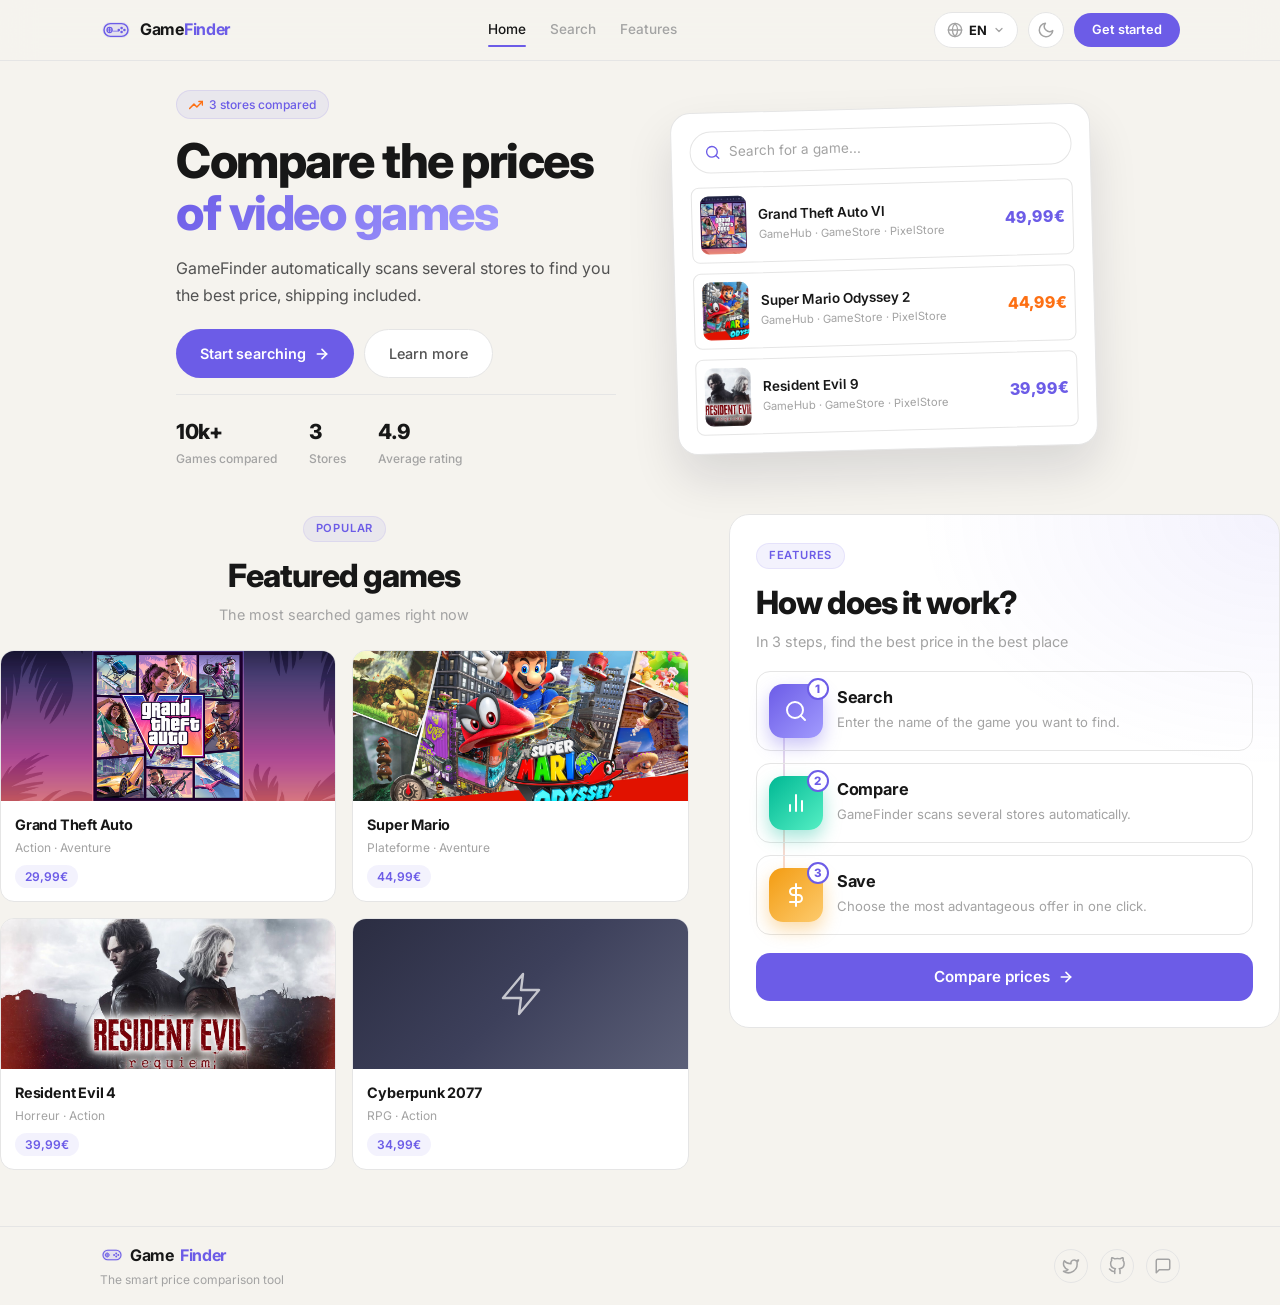
==== commit 5116fca9: "Amelioration de l'interface" ====
--- a/templates/index.html
+++ b/templates/index.html
@@ -6,203 +6,247 @@
     <title>GameFinder - Comparateur de Prix</title>
     <link rel="preconnect" href="https://fonts.googleapis.com">
     <link rel="preconnect" href="https://fonts.gstatic.com" crossorigin>
-    <link href="https://fonts.googleapis.com/css2?family=Inter:wght@400;500;600;700;800;900&display=swap" rel="stylesheet">
+    <link href="https://fonts.googleapis.com/css2?family=Inter:wght@400;500;600;700;800&display=swap" rel="stylesheet">
     <link rel="stylesheet" href="/static/style.css">
 </head>
 <body>
-    <!-- Navigation -->
-    <nav class="navbar" id="navbar">
+    <nav class="navbar">
         <div class="container">
             <a href="/" class="nav-brand">
-                <!-- Logo GameFinder -->
-                <svg class="logo-icon" viewBox="0 0 24 24" fill="none" stroke="currentColor" stroke-width="2">
-                    <path d="M12 2L2 7L12 12L22 7L12 2Z"/>
-                    <path d="M2 17L12 22L22 17"/>
-                    <path d="M2 12L12 17L22 12"/>
-                    <circle cx="12" cy="12" r="3"/>
+                <svg class="logo-icon" viewBox="0 0 40 40" fill="none" xmlns="http://www.w3.org/2000/svg">
+                    <rect x="3" y="10" width="34" height="20" rx="10" fill="currentColor" opacity="0.12"/>
+                    <rect x="5" y="12" width="30" height="16" rx="8" stroke="currentColor" stroke-width="1.8" fill="none"/>
+                    <circle cx="12" cy="20" r="3.2" stroke="currentColor" stroke-width="1.5" fill="none"/>
+                    <line x1="12" y1="16.8" x2="12" y2="23.2" stroke="currentColor" stroke-width="1.3" stroke-linecap="round"/>
+                    <line x1="8.8" y1="20" x2="15.2" y2="20" stroke="currentColor" stroke-width="1.3" stroke-linecap="round"/>
+                    <circle cx="27" cy="17.5" r="1.6" fill="currentColor"/>
+                    <circle cx="30.5" cy="20" r="1.6" fill="currentColor"/>
+                    <circle cx="27" cy="22.5" r="1.6" fill="currentColor"/>
+                    <circle cx="23.5" cy="20" r="1.6" fill="currentColor"/>
+                    <rect x="16" y="20.5" width="8" height="2" rx="1" fill="currentColor" opacity="0.5"/>
                 </svg>
-                <span class="brand-name">Game<span>Finder</span></span>
+                <span>Game<span>Finder</span></span>
             </a>
             <div class="nav-links">
-                <a href="/" class="active">Accueil</a>
-                <a href="/recherche">Rechercher</a>
-                <a href="#features">Fonctionnalités</a>
-            </div>
-            <a href="/recherche" class="btn-nav">
-                <span>Commencer</span>
-                <svg viewBox="0 0 24 24" fill="none" stroke="currentColor" stroke-width="2">
-                    <path d="M5 12H19M19 12L12 5M19 12L12 19"/>
-                </svg>
-            </a>
+                <a href="/" class="active" data-i18n="nav_home">Accueil</a>
+                <a href="/recherche" data-i18n="nav_search">Rechercher</a>
+                <a href="#features" data-i18n="nav_features">Fonctionnalites</a>
+            </div>
+            <div class="nav-actions">
+                <div class="lang-select" id="langSelect">
+                    <button class="lang-btn" type="button" aria-haspopup="listbox" aria-expanded="false" aria-label="Choisir la langue">
+                        <svg width="16" height="16" viewBox="0 0 24 24" fill="none" stroke="currentColor" stroke-width="2" stroke-linecap="round" stroke-linejoin="round"><circle cx="12" cy="12" r="10"/><line x1="2" y1="12" x2="22" y2="12"/><path d="M12 2a15.3 15.3 0 0 1 4 10 15.3 15.3 0 0 1-4 10 15.3 15.3 0 0 1-4-10 15.3 15.3 0 0 1 4-10z"/></svg>
+                        <span class="lang-current">FR</span>
+                        <svg class="lang-chevron" width="12" height="12" viewBox="0 0 24 24" fill="none" stroke="currentColor" stroke-width="2.5" stroke-linecap="round" stroke-linejoin="round"><polyline points="6 9 12 15 18 9"/></svg>
+                    </button>
+                    <ul class="lang-menu" role="listbox">
+                        <li data-lang="fr" role="option">Français</li>
+                        <li data-lang="en" role="option">English</li>
+                        <li data-lang="de" role="option">Deutsch</li>
+                        <li data-lang="zh" role="option">中文</li>
+                        <li data-lang="es" role="option">Español</li>
+                    </ul>
+                </div>
+                <button class="theme-toggle" aria-label="Changer de theme">
+                    <svg class="icon-sun" width="18" height="18" viewBox="0 0 24 24" fill="none" stroke="currentColor" stroke-width="2" stroke-linecap="round" stroke-linejoin="round"><circle cx="12" cy="12" r="5"/><line x1="12" y1="1" x2="12" y2="3"/><line x1="12" y1="21" x2="12" y2="23"/><line x1="4.22" y1="4.22" x2="5.64" y2="5.64"/><line x1="18.36" y1="18.36" x2="19.78" y2="19.78"/><line x1="1" y1="12" x2="3" y2="12"/><line x1="21" y1="12" x2="23" y2="12"/><line x1="4.22" y1="19.78" x2="5.64" y2="18.36"/><line x1="18.36" y1="5.64" x2="19.78" y2="4.22"/></svg>
+                    <svg class="icon-moon" width="18" height="18" viewBox="0 0 24 24" fill="none" stroke="currentColor" stroke-width="2" stroke-linecap="round" stroke-linejoin="round"><path d="M21 12.79A9 9 0 1 1 11.21 3 7 7 0 0 0 21 12.79z"/></svg>
+                </button>
+                <a href="/recherche" class="btn-nav" data-i18n="nav_start">Commencer</a>
+            </div>
         </div>
     </nav>
 
-    <!-- Hero -->
     <section class="hero">
         <div class="container hero-container">
             <div class="hero-content">
                 <div class="hero-badge">
-                    <svg viewBox="0 0 24 24" fill="none" stroke="currentColor" stroke-width="2">
-                        <path d="M12 2L2 7L12 12L22 7L12 2Z"/>
-                        <path d="M2 17L12 22L22 17"/>
-                        <path d="M2 12L12 17L22 12"/>
-                        <circle cx="12" cy="12" r="3"/>
-                    </svg>
-                    Nouveau : 3 boutiques comparées
-                </div>
-                <h1 class="hero-title">
-                    Comparez les prix<br>
-                    <span>des jeux vidéo</span><br>
-                    en un clic
-                </h1>
-                <p class="hero-text">
-                    GameFinder scanne automatiquement plusieurs boutiques 
-                    pour vous trouver le meilleur prix, livraison incluse.
-                </p>
+                    <svg width="14" height="14" viewBox="0 0 24 24" fill="none" stroke="currentColor" stroke-width="2.5" stroke-linecap="round" stroke-linejoin="round"><polyline points="23 6 13.5 15.5 8.5 10.5 1 18"/><polyline points="17 6 23 6 23 12"/></svg>
+                    <span data-i18n="hero_badge">3 boutiques comparees</span>
+                </div>
+                <h1 class="hero-title"><span class="hero-title-plain" data-i18n="hero_title_a">Comparez les prix</span><br><span data-i18n="hero_title_b">des jeux video</span></h1>
+                <p class="hero-text" data-i18n="hero_text">GameFinder scanne automatiquement plusieurs boutiques pour vous trouver le meilleur prix, livraison incluse.</p>
                 <div class="hero-buttons">
                     <a href="/recherche" class="btn-primary">
-                        <span>Commencer la recherche</span>
-                        <svg viewBox="0 0 24 24" fill="none" stroke="currentColor" stroke-width="2">
-                            <path d="M5 12H19M19 12L12 5M19 12L12 19"/>
-                        </svg>
-                    </a>
-                    <a href="#features" class="btn-secondary">
-                        <span>En savoir plus</span>
-                        <svg viewBox="0 0 24 24" fill="none" stroke="currentColor" stroke-width="2">
-                            <path d="M19 12H5M5 12L12 19M5 12L12 5"/>
-                        </svg>
-                    </a>
+                        <span data-i18n="hero_cta">Commencer la recherche</span>
+                        <svg width="16" height="16" viewBox="0 0 24 24" fill="none" stroke="currentColor" stroke-width="2.5" stroke-linecap="round" stroke-linejoin="round"><line x1="5" y1="12" x2="19" y2="12"/><polyline points="12 5 19 12 12 19"/></svg>
+                    </a>
+                    <a href="#features" class="btn-secondary" data-i18n="hero_more">En savoir plus</a>
                 </div>
                 <div class="hero-stats">
-                    <div class="stat">
-                        <span class="stat-number">10k+</span>
-                        <span class="stat-label">Jeux comparés</span>
-                    </div>
-                    <div class="stat-divider"></div>
-                    <div class="stat">
-                        <span class="stat-number">3</span>
-                        <span class="stat-label">Boutiques</span>
-                    </div>
-                    <div class="stat-divider"></div>
-                    <div class="stat">
-                        <span class="stat-number">4.9</span>
-                        <span class="stat-label">Note moyenne</span>
-                    </div>
+                    <div class="stat"><span class="stat-number">10k+</span><span class="stat-label" data-i18n="hero_stat_games">Jeux compares</span></div>
+                    <div class="stat"><span class="stat-number">3</span><span class="stat-label" data-i18n="hero_stat_stores">Boutiques</span></div>
+                    <div class="stat"><span class="stat-number">4.9</span><span class="stat-label" data-i18n="hero_stat_rating">Note moyenne</span></div>
                 </div>
             </div>
             <div class="hero-visual">
-                <div class="hero-cards">
-                    <div class="hero-card card-1">
-                        <svg viewBox="0 0 24 24" fill="none" stroke="currentColor" stroke-width="2">
-                            <rect x="2" y="2" width="20" height="20" rx="2"/>
-                            <path d="M8 2V22M16 2V22M2 8H22M2 16H22"/>
-                        </svg>
-                        <span>GameHub</span>
-                        <span class="price">39,99€</span>
-                    </div>
-                    <div class="hero-card card-2">
-                        <svg viewBox="0 0 24 24" fill="none" stroke="currentColor" stroke-width="2">
-                            <rect x="2" y="2" width="20" height="20" rx="2"/>
-                            <path d="M8 2V22M16 2V22M2 8H22M2 16H22"/>
-                        </svg>
-                        <span>PixelStore</span>
-                        <span class="price">34,99€</span>
-                    </div>
-                    <div class="hero-card card-3">
-                        <svg viewBox="0 0 24 24" fill="none" stroke="currentColor" stroke-width="2">
-                            <rect x="2" y="2" width="20" height="20" rx="2"/>
-                            <path d="M8 2V22M16 2V22M2 8H22M2 16H22"/>
-                        </svg>
-                        <span>GameStore</span>
-                        <span class="price">29,99€</span>
+                <div class="hero-panel">
+                    <div class="panel-search">
+                        <svg width="16" height="16" viewBox="0 0 24 24" fill="none" stroke="currentColor" stroke-width="2" stroke-linecap="round" stroke-linejoin="round"><circle cx="11" cy="11" r="8"/><line x1="21" y1="21" x2="16.65" y2="16.65"/></svg>
+                        <span data-i18n="hero_panel_search">Rechercher un jeu...</span>
+                    </div>
+                    <div class="panel-offers">
+                        <div class="panel-offer">
+                            <div class="po-cover" style="background-image:url('/static/images/gta.jpg')"></div>
+                            <div class="po-info">
+                                <div class="po-name">Grand Theft Auto VI</div>
+                                <div class="po-shop">GameHub · GameStore · PixelStore</div>
+                            </div>
+                            <div class="po-price">49,99&euro;</div>
+                        </div>
+                        <div class="panel-offer">
+                            <div class="po-cover" style="background-image:url('/static/images/mario.avif')"></div>
+                            <div class="po-info">
+                                <div class="po-name">Super Mario Odyssey 2</div>
+                                <div class="po-shop">GameHub · GameStore · PixelStore</div>
+                            </div>
+                            <div class="po-price best">44,99&euro;</div>
+                        </div>
+                        <div class="panel-offer">
+                            <div class="po-cover" style="background-image:url('/static/images/resident-evil-4.jpg')"></div>
+                            <div class="po-info">
+                                <div class="po-name">Resident Evil 9</div>
+                                <div class="po-shop">GameHub · GameStore · PixelStore</div>
+                            </div>
+                            <div class="po-price">39,99&euro;</div>
+                        </div>
                     </div>
                 </div>
             </div>
         </div>
     </section>
 
-    <!-- Features -->
+    <div class="home-sections">
+    <section class="showcase">
+        <div class="section-header showcase-header">
+            <span class="badge" data-i18n="badge_popular">Populaires</span>
+            <h2 data-i18n="showcase_title">Jeux a la une</h2>
+            <p data-i18n="showcase_sub">Les jeux les plus recherches du moment</p>
+        </div>
+        <div class="showcase-grid">
+                <a href="/recherche" class="showcase-card">
+                    <div class="card-image" style="background: linear-gradient(135deg, #1a1a2e 0%, #16213e 50%, #0f3460 100%);">
+                        <img src="/static/images/gta.jpg" alt="GTA" loading="lazy">
+                    </div>
+                    <div class="card-info">
+                        <h4>Grand Theft Auto</h4>
+                        <p>Action · Aventure</p>
+                        <span class="price">29,99&euro;</span>
+                    </div>
+                </a>
+                <a href="/recherche" class="showcase-card">
+                    <div class="card-image" style="background: linear-gradient(135deg, #1b4332 0%, #2d6a4f 50%, #40916c 100%);">
+                        <img src="/static/images/mario.avif" alt="Super Mario" loading="lazy">
+                    </div>
+                    <div class="card-info">
+                        <h4>Super Mario</h4>
+                        <p>Plateforme · Aventure</p>
+                        <span class="price">44,99&euro;</span>
+                    </div>
+                </a>
+                <a href="/recherche" class="showcase-card">
+                    <div class="card-image" style="background: linear-gradient(135deg, #3c1518 0%, #69140e 50%, #a44200 100%);">
+                        <img src="/static/images/resident-evil-4.jpg" alt="Resident Evil 4" loading="lazy">
+                    </div>
+                    <div class="card-info">
+                        <h4>Resident Evil 4</h4>
+                        <p>Horreur · Action</p>
+                        <span class="price">39,99&euro;</span>
+                    </div>
+                </a>
+                <a href="/recherche" class="showcase-card">
+                    <div class="card-image" style="background: linear-gradient(135deg, #2b2d42 0%, #3d405b 50%, #5c6078 100%);">
+                        <svg width="48" height="48" viewBox="0 0 24 24" fill="none" stroke="white" stroke-width="1.2" stroke-linecap="round" stroke-linejoin="round"><polygon points="13 2 3 14 12 14 11 22 21 10 12 10 13 2"/></svg>
+                    </div>
+                    <div class="card-info">
+                        <h4>Cyberpunk 2077</h4>
+                        <p>RPG · Action</p>
+                        <span class="price">34,99&euro;</span>
+                    </div>
+                </a>
+            </div>
+    </section>
+
     <section class="features" id="features">
-        <div class="container">
-            <div class="section-header">
-                <span class="section-badge">Fonctionnalités</span>
-                <h2>Comment ça fonctionne ?</h2>
-                <p>En 3 étapes simples, trouvez le meilleur prix pour vos jeux préférés</p>
-            </div>
-            <div class="features-grid">
-                <div class="feature-card">
-                    <div class="feature-icon">
-                        <svg viewBox="0 0 24 24" fill="none" stroke="currentColor" stroke-width="2">
-                            <circle cx="11" cy="11" r="8"/>
-                            <path d="M21 21L16.65 16.65"/>
-                        </svg>
-                    </div>
-                    <h3>1. Recherchez</h3>
-                    <p>Saisissez le nom du jeu que vous cherchez dans la barre de recherche</p>
-                </div>
-                <div class="feature-card">
-                    <div class="feature-icon">
-                        <svg viewBox="0 0 24 24" fill="none" stroke="currentColor" stroke-width="2">
-                            <rect x="2" y="2" width="20" height="20" rx="2"/>
-                            <path d="M8 2V22M16 2V22M2 8H22M2 16H22"/>
-                        </svg>
-                    </div>
-                    <h3>2. Comparez</h3>
-                    <p>Notre outil scanne automatiquement plusieurs boutiques pour vous</p>
-                </div>
-                <div class="feature-card">
-                    <div class="feature-icon">
-                        <svg viewBox="0 0 24 24" fill="none" stroke="currentColor" stroke-width="2">
-                            <path d="M12 2L2 7L12 12L22 7L12 2Z"/>
-                            <path d="M2 17L12 22L22 17"/>
-                            <path d="M2 12L12 17L22 12"/>
-                            <circle cx="12" cy="12" r="3"/>
-                        </svg>
-                    </div>
-                    <h3>3. Économisez</h3>
-                    <p>Choisissez l'offre la plus avantageuse et économisez jusqu'à 40%</p>
-                </div>
-            </div>
-        </div>
+        <div class="section-header">
+            <span class="badge" data-i18n="badge_features">Fonctionnalites</span>
+            <h2 data-i18n="features_title">Comment ca fonctionne ?</h2>
+            <p data-i18n="features_sub">En 3 etapes, trouvez le meilleur prix au meilleur endroit</p>
+        </div>
+        <div class="steps">
+            <div class="step-card">
+                <div class="step-icon step-icon-1">
+                    <svg width="24" height="24" viewBox="0 0 24 24" fill="none" stroke="currentColor" stroke-width="2" stroke-linecap="round" stroke-linejoin="round"><circle cx="11" cy="11" r="8"/><line x1="21" y1="21" x2="16.65" y2="16.65"/></svg>
+                    <span class="step-chip">1</span>
+                </div>
+                <div class="step-body">
+                    <h3 data-i18n="step1_title">Recherchez</h3>
+                    <p data-i18n="step1_desc">Saisissez le nom du jeu que vous voulez trouver.</p>
+                </div>
+            </div>
+            <div class="step-card">
+                <div class="step-icon step-icon-2">
+                    <svg width="24" height="24" viewBox="0 0 24 24" fill="none" stroke="currentColor" stroke-width="2" stroke-linecap="round" stroke-linejoin="round"><line x1="18" y1="20" x2="18" y2="10"/><line x1="12" y1="20" x2="12" y2="4"/><line x1="6" y1="20" x2="6" y2="14"/></svg>
+                    <span class="step-chip">2</span>
+                </div>
+                <div class="step-body">
+                    <h3 data-i18n="step2_title">Comparez</h3>
+                    <p data-i18n="step2_desc">GameFinder scanne plusieurs boutiques automatiquement.</p>
+                </div>
+            </div>
+            <div class="step-card">
+                <div class="step-icon step-icon-3">
+                    <svg width="24" height="24" viewBox="0 0 24 24" fill="none" stroke="currentColor" stroke-width="2" stroke-linecap="round" stroke-linejoin="round"><line x1="12" y1="1" x2="12" y2="23"/><path d="M17 5H9.5a3.5 3.5 0 0 0 0 7h5a3.5 3.5 0 0 1 0 7H6"/></svg>
+                    <span class="step-chip">3</span>
+                </div>
+                <div class="step-body">
+                    <h3 data-i18n="step3_title">Economisez</h3>
+                    <p data-i18n="step3_desc">Choisissez l'offre la plus avantageuse en un clic.</p>
+                </div>
+            </div>
+        </div>
+        <a href="/recherche" class="features-cta">
+            <span data-i18n="features_cta">Comparer les prix</span>
+            <svg width="16" height="16" viewBox="0 0 24 24" fill="none" stroke="currentColor" stroke-width="2.5" stroke-linecap="round" stroke-linejoin="round"><line x1="5" y1="12" x2="19" y2="12"/><polyline points="12 5 19 12 12 19"/></svg>
+        </a>
     </section>
-
-    <!-- Footer -->
+    </div>
+
     <footer class="footer">
         <div class="container">
             <div class="footer-content">
                 <div class="footer-brand">
-                    <div class="footer-logo">
-                        <svg viewBox="0 0 24 24" fill="none" stroke="currentColor" stroke-width="2">
-                            <path d="M12 2L2 7L12 12L22 7L12 2Z"/>
-                            <path d="M2 17L12 22L22 17"/>
-                            <path d="M2 12L12 17L22 12"/>
-                            <circle cx="12" cy="12" r="3"/>
+                    <div class="brand">
+                        <svg class="footer-logo" viewBox="0 0 40 40" fill="none" xmlns="http://www.w3.org/2000/svg" width="24" height="24">
+                            <rect x="3" y="10" width="34" height="20" rx="10" fill="currentColor" opacity="0.12"/>
+                            <rect x="5" y="12" width="30" height="16" rx="8" stroke="currentColor" stroke-width="1.8" fill="none"/>
+                            <circle cx="12" cy="20" r="3.2" stroke="currentColor" stroke-width="1.5" fill="none"/>
+                            <line x1="12" y1="16.8" x2="12" y2="23.2" stroke="currentColor" stroke-width="1.3" stroke-linecap="round"/>
+                            <line x1="8.8" y1="20" x2="15.2" y2="20" stroke="currentColor" stroke-width="1.3" stroke-linecap="round"/>
+                            <circle cx="27" cy="17.5" r="1.6" fill="currentColor"/>
+                            <circle cx="30.5" cy="20" r="1.6" fill="currentColor"/>
+                            <circle cx="27" cy="22.5" r="1.6" fill="currentColor"/>
+                            <circle cx="23.5" cy="20" r="1.6" fill="currentColor"/>
                         </svg>
-                        <span>Game<span>Finder</span></span>
-                    </div>
-                    <p>Le comparateur de prix intelligent pour les gamers</p>
+                        Game<span>Finder</span>
+                    </div>
+                    <p data-i18n="footer_tagline">Le comparateur de prix intelligent</p>
                 </div>
                 <div class="footer-social">
                     <a href="#" aria-label="Twitter">
-                        <svg viewBox="0 0 24 24" fill="currentColor">
-                            <path d="M18.244 2.25h3.308l-7.227 8.26 8.502 11.24H16.17l-5.214-6.817L4.99 21.75H1.68l7.73-8.835L1.254 2.25H8.08l4.713 6.231zm-1.161 17.52h1.833L7.084 4.126H5.117z"/>
-                        </svg>
+                        <svg width="18" height="18" viewBox="0 0 24 24" fill="none" stroke="currentColor" stroke-width="2" stroke-linecap="round" stroke-linejoin="round"><path d="M22 4s-.7 2.1-2 3.4c1.6 10-9.4 17.3-18 11.6 2.2.1 4.4-.6 6-2C3 15.5.5 9.6 3 5c2.2 2.6 5.6 4.1 9 4-.9-4.2 4-6.6 7-3.8 1.1 0 3-1.2 3-1.2z"/></svg>
                     </a>
                     <a href="#" aria-label="GitHub">
-                        <svg viewBox="0 0 24 24" fill="currentColor">
-                            <path d="M12 2C6.477 2 2 6.477 2 12c0 4.42 2.865 8.166 6.839 9.489.5.092.682-.217.682-.482 0-.237-.008-.866-.013-1.7-2.782.603-3.369-1.34-3.369-1.34-.454-1.156-1.11-1.462-1.11-1.462-.908-.62.069-.608.069-.608 1.003.07 1.531 1.03 1.531 1.03.892 1.529 2.341 1.087 2.91.832.092-.647.35-1.088.636-1.338-2.22-.253-4.555-1.11-4.555-4.943 0-1.091.39-1.984 1.03-2.682-.103-.253-.447-1.27.098-2.646 0 0 .84-.269 2.75 1.025.8-.223 1.65-.334 2.5-.334s1.7.111 2.5.334c1.91-1.294 2.75-1.025 2.75-1.025.545 1.376.201 2.393.099 2.646.64.698 1.03 1.591 1.03 2.682 0 3.841-2.337 4.687-4.565 4.935.359.309.678.919.678 1.852 0 1.336-.012 2.415-.012 2.743 0 .267.18.578.688.48C19.138 20.161 22 16.418 22 12c0-5.523-4.477-10-10-10z"/>
-                        </svg>
+                        <svg width="18" height="18" viewBox="0 0 24 24" fill="none" stroke="currentColor" stroke-width="2" stroke-linecap="round" stroke-linejoin="round"><path d="M9 19c-5 1.5-5-2.5-7-3m14 6v-3.87a3.37 3.37 0 0 0-.94-2.61c3.14-.35 6.44-1.54 6.44-7A5.44 5.44 0 0 0 20 4.77 5.07 5.07 0 0 0 19.91 1S18.73.65 16 2.48a13.38 13.38 0 0 0-7 0C6.27.65 5.09 1 5.09 1A5.07 5.07 0 0 0 5 4.77a5.44 5.44 0 0 0-1.5 3.78c0 5.42 3.3 6.61 6.44 7A3.37 3.37 0 0 0 9 18.13V22"/></svg>
                     </a>
                     <a href="#" aria-label="Discord">
-                        <svg viewBox="0 0 24 24" fill="currentColor">
-                            <path d="M20.317 4.369a19.79 19.79 0 0 0-4.885-1.515.075.075 0 0 0-.079.032c-.211.384-.444.887-.609 1.286a18.28 18.28 0 0 0-5.356 0 13.074 13.074 0 0 0-.618-1.286.077.077 0 0 0-.079-.032A19.736 19.736 0 0 0 3.683 4.37a.07.07 0 0 0-.032.027C1.45 8.104.747 11.726.86 15.302a.072.072 0 0 0 .028.057 19.862 19.862 0 0 0 5.958 2.993.078.078 0 0 0 .083-.031c.46-.627.868-1.293 1.225-1.994a.075.075 0 0 0-.041-.105 13.293 13.293 0 0 1-1.87-.889.075.075 0 0 1-.01-.126c.126-.094.251-.192.373-.291a.075.075 0 0 1 .077-.012 13.848 13.848 0 0 0 10.563 0 .075.075 0 0 1 .078.012c.122.099.247.197.373.291a.075.075 0 0 1-.01.126 13.22 13.22 0 0 1-1.87.889.075.075 0 0 0-.041.105c.357.701.765 1.367 1.225 1.994a.078.078 0 0 0 .083.031 19.86 19.86 0 0 0 5.958-2.993.072.072 0 0 0 .028-.057c.013-3.983-.653-7.596-2.745-10.908a.07.07 0 0 0-.032-.027zM8.343 13.645c-1.058 0-1.926-.971-1.926-2.164 0-1.193.849-2.164 1.926-2.164s1.927.971 1.927 2.164c0 1.193-.869 2.164-1.927 2.164zm7.314 0c-1.058 0-1.926-.971-1.926-2.164 0-1.193.849-2.164 1.926-2.164s1.927.971 1.927 2.164c0 1.193-.869 2.164-1.927 2.164z"/>
-                        </svg>
+                        <svg width="18" height="18" viewBox="0 0 24 24" fill="none" stroke="currentColor" stroke-width="2" stroke-linecap="round" stroke-linejoin="round"><path d="M21 15a2 2 0 0 1-2 2H7l-4 4V5a2 2 0 0 1 2-2h14a2 2 0 0 1 2 2z"/></svg>
                     </a>
                 </div>
             </div>
         </div>
     </footer>
 
+    <script src="/static/i18n.js"></script>
     <script src="/static/script.js"></script>
 </body>
-</html>+</html>
--- a/static/style.css
+++ b/static/style.css
@@ -1,91 +1,126 @@
-/* ===== VARIABLES ===== */
+/* ========================================
+   THEMES
+   ======================================== */
 :root {
-    --primary: #6C63FF;
-    --primary-dark: #5A52D5;
-    --primary-light: #8B83FF;
-    --secondary: #FF6B6B;
-    --accent: #FFD93D;
-    --success: #2ED573;
-    --danger: #FF4757;
-    
-    --bg-primary: #0A0E1A;
-    --bg-secondary: #111827;
-    --bg-card: #1A2234;
-    --bg-card-hover: #243044;
-    
-    --text-primary: #FFFFFF;
-    --text-secondary: #94A3B8;
-    --text-muted: #64748B;
-    
-    --border: rgba(255,255,255,0.06);
-    --border-hover: rgba(108,99,255,0.3);
-    
-    --shadow: 0 20px 60px rgba(108,99,255,0.15);
-    --shadow-hover: 0 30px 80px rgba(108,99,255,0.25);
-    
-    --radius: 16px;
-    --radius-sm: 10px;
-    --radius-lg: 24px;
-    
-    --transition: all 0.3s cubic-bezier(0.4, 0, 0.2, 1);
-    --transition-slow: all 0.6s cubic-bezier(0.4, 0, 0.2, 1);
-}
-
-/* ===== BASE ===== */
-* {
+    --bg-body: #f5f3ee;
+    --bg-surface: #ffffff;
+    --bg-card: #ffffff;
+    --bg-card-hover: #faf9f7;
+    --bg-nav: rgba(245, 243, 238, 0.92);
+    --bg-input: #eeecea;
+
+    --text-primary: #171717;
+    --text-secondary: #525252;
+    --text-muted: #a3a3a3;
+
+    --border: #e5e5e5;
+    --border-hover: #7c6cf0;
+
+    --primary: #6c5ce7;
+    --primary-light: #a29bfe;
+    --primary-dark: #5a4bd1;
+    --secondary: #fd7014;
+    --accent: #fcc81b;
+    --success: #22c55e;
+    --danger: #ef4444;
+    --warning: #f59e0b;
+
+    --shadow-xs: 0 1px 2px rgba(0,0,0,0.04);
+    --shadow: 0 2px 8px rgba(0,0,0,0.06);
+    --shadow-md: 0 4px 16px rgba(0,0,0,0.08);
+    --shadow-lg: 0 8px 32px rgba(0,0,0,0.10);
+    --shadow-hover: 0 8px 24px rgba(108, 92, 231, 0.12);
+
+    --radius: 14px;
+    --radius-sm: 8px;
+    --radius-lg: 20px;
+    --radius-full: 100px;
+    --transition: all 0.2s ease;
+
+    --font: 'Inter', -apple-system, BlinkMacSystemFont, 'Segoe UI', Roboto, sans-serif;
+}
+
+[data-theme="dark"] {
+    --bg-body: #0a0a0f;
+    --bg-surface: #141419;
+    --bg-card: #1a1a22;
+    --bg-card-hover: #22222e;
+    --bg-nav: rgba(10, 10, 15, 0.92);
+    --bg-input: #22222e;
+
+    --text-primary: #ededed;
+    --text-secondary: #a1a1aa;
+    --text-muted: #52525b;
+
+    --border: #27272a;
+    --border-hover: #6c5ce7;
+
+    --shadow-xs: 0 1px 2px rgba(0,0,0,0.2);
+    --shadow: 0 2px 8px rgba(0,0,0,0.25);
+    --shadow-md: 0 4px 16px rgba(0,0,0,0.3);
+    --shadow-lg: 0 8px 32px rgba(0,0,0,0.35);
+    --shadow-hover: 0 8px 24px rgba(108, 92, 231, 0.15);
+}
+
+/* ========================================
+   BASE
+   ======================================== */
+*, *::before, *::after {
     margin: 0;
     padding: 0;
     box-sizing: border-box;
 }
 
 body {
-    font-family: 'Inter', -apple-system, BlinkMacSystemFont, sans-serif;
-    background: var(--bg-primary);
+    font-family: var(--font);
+    background: var(--bg-body);
     color: var(--text-primary);
     min-height: 100vh;
     line-height: 1.6;
     -webkit-font-smoothing: antialiased;
+    -moz-osx-font-smoothing: grayscale;
 }
 
 .container {
-    max-width: 1200px;
+    max-width: 1120px;
     margin: 0 auto;
-    padding: 0 24px;
-}
-
-/* ===== SCROLLBAR ===== */
-::-webkit-scrollbar {
-    width: 8px;
-}
-::-webkit-scrollbar-track {
-    background: var(--bg-secondary);
-}
-::-webkit-scrollbar-thumb {
-    background: var(--primary);
-    border-radius: 4px;
-}
-::-webkit-scrollbar-thumb:hover {
-    background: var(--primary-dark);
-}
-
-/* ===== NAVBAR ===== */
+    padding: 0 20px;
+}
+
+a {
+    text-decoration: none;
+}
+
+/* ========================================
+   SCROLLBAR
+   ======================================== */
+::-webkit-scrollbar { width: 5px; }
+::-webkit-scrollbar-track { background: transparent; }
+::-webkit-scrollbar-thumb { background: var(--text-muted); border-radius: 3px; }
+::-webkit-scrollbar-thumb:hover { background: var(--primary); }
+
+/* ========================================
+   SVG ICONS IN BUTTONS
+   ======================================== */
+.theme-toggle svg {
+    position: absolute;
+    transition: opacity 0.2s ease;
+}
+
+/* ========================================
+   NAVBAR
+   ======================================== */
 .navbar {
     position: fixed;
     top: 0;
     left: 0;
     right: 0;
     z-index: 1000;
-    padding: 16px 0;
-    background: rgba(10, 14, 26, 0.85);
-    backdrop-filter: blur(20px);
-    -webkit-backdrop-filter: blur(20px);
+    padding: 12px 0;
+    background: var(--bg-nav);
+    backdrop-filter: blur(16px);
+    -webkit-backdrop-filter: blur(16px);
     border-bottom: 1px solid var(--border);
-    transition: var(--transition);
-}
-
-.navbar.scrolled {
-    background: rgba(10, 14, 26, 0.95);
-    box-shadow: 0 4px 30px rgba(0,0,0,0.3);
 }
 
 .navbar .container {
@@ -97,45 +132,41 @@
 .nav-brand {
     display: flex;
     align-items: center;
-    gap: 12px;
+    gap: 8px;
     text-decoration: none;
     color: var(--text-primary);
+    font-weight: 700;
+    font-size: 1em;
+    letter-spacing: -0.3px;
 }
 
 .logo-icon {
-    width: 28px;
-    height: 28px;
-    color: var(--primary);
-}
-
-.brand-name {
-    font-size: 1.3em;
-    font-weight: 800;
-}
-
-.brand-name span {
+    width: 32px;
+    height: 32px;
+    color: var(--primary);
+}
+
+.nav-brand span span {
     color: var(--primary);
 }
 
 .nav-links {
     display: flex;
-    gap: 32px;
+    gap: 24px;
     align-items: center;
 }
 
 .nav-links a {
-    color: var(--text-secondary);
+    color: var(--text-muted);
     text-decoration: none;
-    font-size: 0.95em;
+    font-size: 0.85em;
     font-weight: 500;
     transition: var(--transition);
+    padding: 4px 0;
     position: relative;
 }
 
-.nav-links a:hover {
-    color: var(--text-primary);
-}
-
+.nav-links a:hover,
 .nav-links a.active {
     color: var(--text-primary);
 }
@@ -143,638 +174,1374 @@
 .nav-links a.active::after {
     content: '';
     position: absolute;
-    bottom: -4px;
+    bottom: -2px;
     left: 0;
     right: 0;
     height: 2px;
     background: var(--primary);
-    border-radius: 2px;
+    border-radius: 1px;
+}
+
+.nav-actions {
+    display: flex;
+    align-items: center;
+    gap: 10px;
+}
+
+.theme-toggle {
+    width: 36px;
+    height: 36px;
+    border-radius: 50%;
+    border: 1px solid var(--border);
+    background: var(--bg-card);
+    color: var(--text-muted);
+    cursor: pointer;
+    display: flex;
+    align-items: center;
+    justify-content: center;
+    transition: var(--transition);
+    position: relative;
+}
+
+.theme-toggle:hover {
+    border-color: var(--primary);
+    color: var(--primary);
 }
 
 .btn-nav {
-    display: inline-flex;
-    align-items: center;
-    gap: 8px;
-    padding: 10px 24px;
+    padding: 7px 18px;
     background: var(--primary);
     color: white;
-    border-radius: 50px;
+    border-radius: var(--radius-full);
+    text-decoration: none;
+    font-weight: 600;
+    font-size: 0.8em;
+    transition: var(--transition);
+    border: none;
+    cursor: pointer;
+    letter-spacing: -0.1px;
+}
+
+.btn-nav:hover {
+    background: var(--primary-dark);
+    transform: translateY(-1px);
+}
+
+/* ========================================
+   SELECTEUR DE LANGUE
+   ======================================== */
+.lang-select {
+    position: relative;
+}
+
+.lang-btn {
+    display: flex;
+    align-items: center;
+    gap: 6px;
+    height: 36px;
+    padding: 0 12px;
+    border-radius: var(--radius-full);
+    border: 1px solid var(--border);
+    background: var(--bg-card);
+    color: var(--text-primary);
+    cursor: pointer;
+    font-family: var(--font);
+    font-size: 0.8em;
+    font-weight: 700;
+    transition: var(--transition);
+}
+
+.lang-btn:hover {
+    border-color: var(--primary);
+    color: var(--primary);
+}
+
+.lang-btn svg {
+    color: var(--text-muted);
+    flex-shrink: 0;
+}
+
+.lang-btn:hover svg {
+    color: var(--primary);
+}
+
+.lang-chevron {
+    transition: transform 0.2s ease;
+}
+
+.lang-select.open .lang-chevron {
+    transform: rotate(180deg);
+}
+
+.lang-menu {
+    position: absolute;
+    top: calc(100% + 8px);
+    right: 0;
+    min-width: 160px;
+    background: var(--bg-card);
+    border: 1px solid var(--border);
+    border-radius: var(--radius);
+    box-shadow: var(--shadow-lg);
+    padding: 6px;
+    margin: 0;
+    list-style: none;
+    opacity: 0;
+    visibility: hidden;
+    transform: translateY(-6px);
+    transition: opacity 0.18s ease, transform 0.18s ease, visibility 0.18s;
+    z-index: 100;
+}
+
+.lang-select.open .lang-menu {
+    opacity: 1;
+    visibility: visible;
+    transform: translateY(0);
+}
+
+.lang-menu li {
+    display: flex;
+    align-items: center;
+    gap: 8px;
+    padding: 8px 12px;
+    border-radius: var(--radius-sm);
+    font-size: 0.85em;
+    font-weight: 500;
+    color: var(--text-primary);
+    cursor: pointer;
+    transition: var(--transition);
+    white-space: nowrap;
+}
+
+.lang-menu li:hover {
+    background: rgba(108, 92, 231, 0.07);
+}
+
+.lang-menu li.active {
+    background: rgba(108, 92, 231, 0.1);
+    color: var(--primary);
+    font-weight: 700;
+}
+
+.lang-menu li.active::after {
+    content: '';
+    width: 6px;
+    height: 6px;
+    margin-left: auto;
+    border-radius: 50%;
+    background: var(--primary);
+}
+
+/* ========================================
+   HERO
+   ======================================== */
+.hero {
+    padding: 90px 0 20px;
+    min-height: 0;
+    display: flex;
+    align-items: center;
+}
+
+.hero-container {
+    display: grid;
+    grid-template-columns: 1fr 1fr;
+    gap: 48px;
+    align-items: center;
+}
+
+.hero-content {
+    display: flex;
+    flex-direction: column;
+    gap: 16px;
+}
+
+.hero-badge {
+    display: inline-flex;
+    align-items: center;
+    gap: 6px;
+    padding: 4px 12px;
+    background: rgba(108, 92, 231, 0.08);
+    border-radius: var(--radius-full);
+    font-size: 0.75em;
+    font-weight: 500;
+    color: var(--primary);
+    width: fit-content;
+    border: 1px solid rgba(108, 92, 231, 0.12);
+}
+
+.hero-badge svg {
+    color: var(--secondary);
+}
+
+.hero-title {
+    font-size: 3em;
+    font-weight: 800;
+    line-height: 1.08;
+    letter-spacing: -1.5px;
+}
+
+.hero-title span {
+    background: linear-gradient(135deg, var(--primary), var(--primary-light));
+    -webkit-background-clip: text;
+    -webkit-text-fill-color: transparent;
+    background-clip: text;
+}
+
+.hero-title .hero-title-plain {
+    background: none;
+    -webkit-text-fill-color: var(--text-primary);
+    background-clip: border-box;
+    color: var(--text-primary);
+}
+
+.hero-text {
+    font-size: 1em;
+    color: var(--text-secondary);
+    max-width: 440px;
+    line-height: 1.7;
+}
+
+.hero-buttons {
+    display: flex;
+    gap: 10px;
+    flex-wrap: wrap;
+    margin-top: 4px;
+}
+
+.btn-primary {
+    display: inline-flex;
+    align-items: center;
+    gap: 8px;
+    padding: 12px 24px;
+    background: var(--primary);
+    color: white;
+    border-radius: var(--radius-full);
     text-decoration: none;
     font-weight: 600;
     font-size: 0.9em;
     transition: var(--transition);
-}
-
-.btn-nav svg {
-    width: 18px;
-    height: 18px;
-}
-
-.btn-nav:hover {
-    transform: translateY(-2px);
-    box-shadow: 0 8px 25px rgba(108,99,255,0.3);
-}
-
-.btn-nav-secondary {
+    border: none;
+    cursor: pointer;
+    letter-spacing: -0.1px;
+}
+
+.btn-primary:hover {
+    background: var(--primary-dark);
+    transform: translateY(-1px);
+    box-shadow: 0 4px 16px rgba(108, 92, 231, 0.3);
+}
+
+.btn-secondary {
     display: inline-flex;
     align-items: center;
     gap: 8px;
-    padding: 10px 24px;
-    background: transparent;
+    padding: 12px 24px;
+    background: var(--bg-card);
     color: var(--text-secondary);
     border: 1px solid var(--border);
-    border-radius: 50px;
+    border-radius: var(--radius-full);
     text-decoration: none;
     font-weight: 500;
     font-size: 0.9em;
     transition: var(--transition);
 }
 
-.btn-nav-secondary svg {
-    width: 18px;
-    height: 18px;
-}
-
-.btn-nav-secondary:hover {
+.btn-secondary:hover {
     color: var(--text-primary);
-    border-color: var(--text-secondary);
-}
-
-/* ===== HERO ===== */
-.hero {
-    padding: 120px 0 80px;
-    min-height: 100vh;
-    display: flex;
-    align-items: center;
+    border-color: var(--text-muted);
+}
+
+/* Stats */
+.hero-stats {
+    display: flex;
+    gap: 32px;
+    padding-top: 20px;
+    border-top: 1px solid var(--border);
+}
+
+.hero-stats .stat {
+    display: flex;
+    flex-direction: column;
+}
+
+.hero-stats .stat-number {
+    font-size: 1.3em;
+    font-weight: 800;
+    color: var(--text-primary);
+    letter-spacing: -0.5px;
+}
+
+.hero-stats .stat-label {
+    font-size: 0.75em;
+    color: var(--text-muted);
+    font-weight: 500;
+}
+
+/* Hero Image */
+.hero-visual {
+    display: flex;
+    justify-content: center;
+    align-items: center;
+}
+
+.hero-panel {
+    width: 100%;
+    max-width: 420px;
+    background: var(--bg-card);
+    border: 1px solid var(--border);
+    border-radius: var(--radius-lg);
+    padding: 18px;
+    box-shadow: 0 24px 48px rgba(20, 20, 40, 0.12);
+    transform: rotate(-1.5deg);
+    transition: transform var(--transition);
+}
+
+.hero-panel:hover {
+    transform: rotate(0deg) translateY(-4px);
+}
+
+.panel-search {
+    display: flex;
+    align-items: center;
+    gap: 8px;
+    background: var(--bg);
+    border: 1.5px solid var(--border);
+    border-radius: var(--radius-full);
+    padding: 9px 14px;
+    font-size: 0.85em;
+    color: var(--text-muted);
+    margin-bottom: 14px;
+}
+
+.panel-search svg {
+    color: var(--primary);
+    flex-shrink: 0;
+}
+
+.panel-offers {
+    display: flex;
+    flex-direction: column;
+    gap: 10px;
+}
+
+.panel-offer {
+    display: flex;
+    align-items: center;
+    gap: 12px;
+    background: var(--bg);
+    border: 1px solid var(--border);
+    border-radius: var(--radius-sm);
+    padding: 8px;
+}
+
+.po-cover {
+    width: 46px;
+    height: 58px;
+    border-radius: 8px;
+    background-size: cover;
+    background-position: center;
+    flex-shrink: 0;
+    box-shadow: inset 0 0 0 1px rgba(255,255,255,0.08);
+}
+
+.po-info {
+    flex: 1;
+    min-width: 0;
+}
+
+.po-name {
+    font-size: 0.85em;
+    font-weight: 600;
+    white-space: nowrap;
+    overflow: hidden;
+    text-overflow: ellipsis;
+}
+
+.po-shop {
+    font-size: 0.7em;
+    color: var(--text-muted);
+    white-space: nowrap;
+    overflow: hidden;
+    text-overflow: ellipsis;
+}
+
+.po-price {
+    font-size: 1em;
+    font-weight: 800;
+    color: var(--primary);
+    flex-shrink: 0;
+}
+
+.po-price.best {
+    color: var(--secondary);
+}
+
+/* ========================================
+   HOME SECTIONS  (jeux à gauche + comment ça marche à droite)
+   ======================================== */
+.home-sections {
+    display: grid;
+    grid-template-columns: 1.25fr 1fr;
+    gap: 40px;
+    align-items: start;
+    padding: 26px 0 40px;
+}
+
+.showcase {
+    padding: 0;
+}
+
+.showcase-header {
+    text-align: left;
+}
+
+.features {
+    position: sticky;
+    top: 92px;
+    padding: 0;
+    border-top: none;
+    background:
+        radial-gradient(120% 90% at 100% 0%, rgba(108, 92, 231, 0.08), transparent 55%),
+        var(--bg-card);
+    border: 1px solid var(--border);
+    border-radius: var(--radius-lg);
+    padding: 26px;
+}
+
+.features .section-header {
+    text-align: left;
+    margin-bottom: 18px;
+}
+
+/* ========================================
+   SHOWCASE
+   ======================================== */
+.section-header {
+    text-align: center;
+    margin-bottom: 24px;
+}
+
+.section-header .badge {
+    display: inline-block;
+    padding: 3px 12px;
+    background: rgba(108, 92, 231, 0.08);
+    border-radius: var(--radius-full);
+    font-size: 0.7em;
+    font-weight: 600;
+    color: var(--primary);
+    text-transform: uppercase;
+    letter-spacing: 0.8px;
+    margin-bottom: 8px;
+    border: 1px solid rgba(108, 92, 231, 0.1);
+}
+
+.section-header h2 {
+    font-size: 2em;
+    font-weight: 800;
+    letter-spacing: -1px;
+    margin-bottom: 2px;
+}
+
+.section-header p {
+    color: var(--text-muted);
+    font-size: 0.9em;
+}
+
+.showcase-grid {
+    display: grid;
+    grid-template-columns: repeat(2, 1fr);
+    gap: 16px;
+}
+
+.showcase-card {
+    background: var(--bg-card);
+    border: 1px solid var(--border);
+    border-radius: var(--radius);
+    overflow: hidden;
+    transition: var(--transition);
+    cursor: pointer;
+    text-decoration: none;
+    color: inherit;
+    display: block;
+}
+
+.showcase-card:hover {
+    transform: translateY(-4px);
+    border-color: var(--border-hover);
+    box-shadow: var(--shadow-hover);
+}
+
+.showcase-card .card-image {
+    width: 100%;
+    height: 150px;
+    display: flex;
+    align-items: center;
+    justify-content: center;
+    overflow: hidden;
     position: relative;
-    overflow: hidden;
-}
-
-.hero::before {
+}
+
+.showcase-card .card-image img {
+    width: 100%;
+    height: 100%;
+    object-fit: cover;
+    transition: transform 0.4s ease;
+}
+
+.showcase-card:hover .card-image img {
+    transform: scale(1.05);
+}
+
+.showcase-card .card-image svg {
+    opacity: 0.7;
+}
+
+.showcase-card .card-info {
+    padding: 12px 14px;
+}
+
+.showcase-card .card-info h4 {
+    font-weight: 700;
+    font-size: 0.9em;
+    margin-bottom: 2px;
+    letter-spacing: -0.2px;
+}
+
+.showcase-card .card-info p {
+    font-size: 0.75em;
+    color: var(--text-muted);
+    margin-bottom: 6px;
+}
+
+.showcase-card .card-info .price {
+    display: inline-block;
+    padding: 2px 10px;
+    background: rgba(108, 92, 231, 0.08);
+    border-radius: var(--radius-full);
+    font-size: 0.75em;
+    font-weight: 600;
+    color: var(--primary);
+}
+
+/* ========================================
+   FEATURES / COMMENT CA MARCHE
+   ======================================== */
+.steps {
+    position: relative;
+    display: flex;
+    flex-direction: column;
+    gap: 12px;
+}
+
+.steps::before {
     content: '';
     position: absolute;
-    width: 600px;
-    height: 600px;
-    top: -200px;
-    right: -200px;
-    background: var(--primary);
-    border-radius: 50%;
-    filter: blur(100px);
-    opacity: 0.08;
-    animation: floatGlow 8s ease-in-out infinite;
-}
-
-.hero::after {
-    content: '';
-    position: absolute;
-    width: 400px;
-    height: 400px;
-    bottom: -100px;
-    left: -100px;
-    background: var(--secondary);
-    border-radius: 50%;
-    filter: blur(100px);
-    opacity: 0.06;
-    animation: floatGlow 10s ease-in-out infinite reverse;
-}
-
-@keyframes floatGlow {
-    0%, 100% { transform: translate(0, 0) scale(1); }
-    50% { transform: translate(30px, -30px) scale(1.1); }
-}
-
-.hero-container {
-    display: grid;
-    grid-template-columns: 1fr 1fr;
-    gap: 60px;
-    align-items: center;
+    left: 27px;
+    top: 40px;
+    bottom: 40px;
+    width: 2px;
+    background: linear-gradient(180deg, var(--primary), var(--secondary));
+    opacity: 0.25;
+    border-radius: 2px;
+    z-index: 0;
+}
+
+.step-card {
     position: relative;
     z-index: 1;
-}
-
-.hero-badge {
-    display: inline-flex;
-    align-items: center;
+    display: flex;
+    align-items: flex-start;
+    gap: 14px;
+    padding: 12px;
+    background: var(--bg);
+    border: 1px solid var(--border);
+    border-radius: var(--radius);
+    transition: var(--transition);
+}
+
+.step-card:hover {
+    border-color: var(--border-hover);
+    transform: translateX(4px);
+    box-shadow: var(--shadow);
+}
+
+.step-icon {
+    position: relative;
+    width: 54px;
+    height: 54px;
+    border-radius: 14px;
+    display: flex;
+    align-items: center;
+    justify-content: center;
+    flex-shrink: 0;
+    color: white;
+}
+
+.step-icon-1 {
+    background: linear-gradient(135deg, #6c5ce7, #a29bfe);
+    box-shadow: 0 8px 18px rgba(108, 92, 231, 0.35);
+}
+
+.step-icon-2 {
+    background: linear-gradient(135deg, #00b894, #55efc4);
+    box-shadow: 0 8px 18px rgba(0, 184, 148, 0.35);
+}
+
+.step-icon-3 {
+    background: linear-gradient(135deg, #f39c12, #fdcb6e);
+    box-shadow: 0 8px 18px rgba(243, 156, 18, 0.35);
+}
+
+.step-chip {
+    position: absolute;
+    top: -6px;
+    right: -6px;
+    width: 22px;
+    height: 22px;
+    border-radius: 50%;
+    background: var(--bg-card);
+    border: 2px solid var(--primary);
+    color: var(--primary);
+    font-size: 0.72em;
+    font-weight: 800;
+    display: flex;
+    align-items: center;
+    justify-content: center;
+}
+
+.step-body h3 {
+    font-weight: 700;
+    font-size: 1.02em;
+    margin-bottom: 3px;
+    letter-spacing: -0.2px;
+}
+
+.step-body p {
+    color: var(--text-muted);
+    font-size: 0.82em;
+    line-height: 1.45;
+    margin: 0;
+}
+
+.features-cta {
+    display: flex;
+    align-items: center;
+    justify-content: center;
     gap: 8px;
-    padding: 6px 16px;
-    background: rgba(108,99,255,0.12);
-    border: 1px solid rgba(108,99,255,0.2);
-    border-radius: 50px;
-    font-size: 0.85em;
-    font-weight: 500;
-    color: var(--primary-light);
+    margin-top: 18px;
+    padding: 12px 16px;
+    background: var(--primary);
+    color: white;
+    border-radius: var(--radius);
+    font-weight: 600;
+    font-size: 0.95em;
+    text-decoration: none;
+    transition: var(--transition);
+}
+
+.features-cta:hover {
+    background: var(--primary-dark);
+    transform: translateY(-2px);
+    box-shadow: var(--shadow);
+}
+
+/* ========================================
+   SEARCH PAGE
+   ======================================== */
+.search-page {
+    padding: 96px 0 40px;
+}
+
+.search-page .container {
+    max-width: 1440px;
+}
+
+.search-header {
     margin-bottom: 16px;
 }
 
-.hero-badge svg {
-    width: 16px;
-    height: 16px;
-}
-
-.hero-title {
-    font-size: 3.5em;
-    font-weight: 900;
-    line-height: 1.05;
-    margin-bottom: 16px;
-}
-
-.hero-title span {
-    background: linear-gradient(135deg, var(--primary), var(--secondary));
-    -webkit-background-clip: text;
-    -webkit-text-fill-color: transparent;
-    background-clip: text;
-}
-
-.hero-text {
-    font-size: 1.1em;
-    color: var(--text-secondary);
-    max-width: 480px;
-    margin-bottom: 32px;
-    line-height: 1.7;
-}
-
-.hero-buttons {
-    display: flex;
-    gap: 16px;
-    flex-wrap: wrap;
-    margin-bottom: 48px;
-}
-
-.btn-primary {
-    display: inline-flex;
-    align-items: center;
-    gap: 10px;
-    padding: 14px 32px;
-    background: linear-gradient(135deg, var(--primary), var(--primary-dark));
-    color: white;
-    border-radius: 50px;
-    text-decoration: none;
-    font-weight: 600;
-    transition: var(--transition);
-}
-
-.btn-primary svg {
-    width: 20px;
-    height: 20px;
-}
-
-.btn-primary:hover {
-    transform: translateY(-3px);
-    box-shadow: 0 12px 35px rgba(108,99,255,0.3);
-}
-
-.btn-secondary {
-    display: inline-flex;
-    align-items: center;
-    gap: 10px;
-    padding: 14px 32px;
-    background: transparent;
-    color: var(--text-secondary);
-    border: 1px solid var(--border);
-    border-radius: 50px;
-    text-decoration: none;
-    font-weight: 500;
-    transition: var(--transition);
-}
-
-.btn-secondary svg {
-    width: 20px;
-    height: 20px;
-}
-
-.btn-secondary:hover {
-    color: var(--text-primary);
-    border-color: var(--text-secondary);
-}
-
-/* Stats */
-.hero-stats {
-    display: flex;
-    align-items: center;
-    gap: 32px;
-    padding-top: 32px;
-    border-top: 1px solid var(--border);
-}
-
-.stat {
-    display: flex;
-    flex-direction: column;
-}
-
-.stat-number {
-    font-size: 1.6em;
+.search-header-icon {
+    width: 52px;
+    height: 52px;
+    border-radius: 14px;
+    background: rgba(108, 92, 231, 0.08);
+    display: flex;
+    align-items: center;
+    justify-content: center;
+    margin-bottom: 12px;
+    color: var(--primary);
+}
+
+.search-header h1 {
+    font-size: 1.8em;
     font-weight: 800;
-    background: linear-gradient(135deg, var(--primary), var(--accent));
-    -webkit-background-clip: text;
-    -webkit-text-fill-color: transparent;
-    background-clip: text;
-}
-
-.stat-label {
-    font-size: 0.85em;
-    color: var(--text-muted);
-}
-
-.stat-divider {
-    width: 1px;
-    height: 40px;
-    background: var(--border);
-}
-
-/* Hero Visual */
-.hero-visual {
-    position: relative;
-    min-height: 300px;
-}
-
-.hero-cards {
-    position: relative;
-    height: 300px;
-}
-
-.hero-card {
-    position: absolute;
-    padding: 20px 24px;
+    letter-spacing: -0.6px;
+    margin-bottom: 2px;
+}
+
+.search-header p {
+    color: var(--text-muted);
+    font-size: 0.95em;
+}
+
+/* Form */
+.search-form {
+    margin-bottom: 14px;
+}
+
+.search-wrapper {
+    display: flex;
+    align-items: center;
     background: var(--bg-card);
-    border: 1px solid var(--border);
-    border-radius: var(--radius);
-    min-width: 160px;
-    display: flex;
-    flex-direction: column;
-    gap: 4px;
-    animation: float 4s ease-in-out infinite;
-}
-
-.hero-card svg {
-    width: 24px;
-    height: 24px;
-    color: var(--primary);
-    margin-bottom: 4px;
-}
-
-.hero-card .price {
-    font-size: 1.3em;
-    font-weight: 700;
-    color: var(--success);
-}
-
-.card-1 {
-    top: 0;
-    left: 0;
-    animation-delay: 0s;
-}
-
-.card-2 {
-    top: 40px;
-    right: 0;
-    animation-delay: 1.3s;
-}
-
-.card-3 {
-    bottom: 0;
-    left: 40px;
-    animation-delay: 2.6s;
-}
-
-@keyframes float {
-    0%, 100% { transform: translateY(0px); }
-    50% { transform: translateY(-15px); }
-}
-
-/* ===== FEATURES ===== */
-.features {
-    padding: 80px 0;
-    border-top: 1px solid var(--border);
-}
-
-.section-header {
-    text-align: center;
-    margin-bottom: 48px;
-}
-
-.section-badge {
-    display: inline-block;
-    padding: 4px 16px;
-    background: rgba(108,99,255,0.1);
-    border-radius: 50px;
-    font-size: 0.85em;
-    color: var(--primary-light);
-    margin-bottom: 12px;
-}
-
-.section-header h2 {
-    font-size: 2.5em;
-    font-weight: 800;
-    margin-bottom: 8px;
-}
-
-.section-header p {
-    color: var(--text-secondary);
-    font-size: 1.1em;
-}
-
-.features-grid {
-    display: grid;
-    grid-template-columns: repeat(3, 1fr);
-    gap: 30px;
-}
-
-.feature-card {
-    padding: 32px;
-    background: var(--bg-card);
-    border: 1px solid var(--border);
-    border-radius: var(--radius);
-    text-align: center;
-    transition: var(--transition);
-}
-
-.feature-card:hover {
-    transform: translateY(-6px);
-    border-color: var(--border-hover);
-    box-shadow: var(--shadow);
-}
-
-.feature-icon {
-    width: 56px;
-    height: 56px;
-    margin: 0 auto 16px;
-    background: rgba(108,99,255,0.1);
-    border-radius: 50%;
-    display: flex;
-    align-items: center;
-    justify-content: center;
-}
-
-.feature-icon svg {
-    width: 28px;
-    height: 28px;
-    color: var(--primary);
-}
-
-.feature-card h3 {
-    font-size: 1.2em;
-    margin-bottom: 8px;
-}
-
-.feature-card p {
-    color: var(--text-secondary);
-    font-size: 0.95em;
-}
-
-/* ===== SEARCH PAGE ===== */
-.search-section {
-    padding: 100px 0 60px;
-}
-
-.search-header {
-    text-align: center;
-    margin-bottom: 40px;
-}
-
-.search-header-icon {
-    width: 56px;
-    height: 56px;
-    margin: 0 auto 16px;
-    background: rgba(108,99,255,0.1);
-    border-radius: 50%;
-    display: flex;
-    align-items: center;
-    justify-content: center;
-}
-
-.search-header-icon svg {
-    width: 28px;
-    height: 28px;
-    color: var(--primary);
-}
-
-.search-header h1 {
-    font-size: 2.5em;
-    font-weight: 800;
-    margin-bottom: 8px;
-}
-
-.search-header p {
-    color: var(--text-secondary);
-    font-size: 1.1em;
-}
-
-.search-form {
-    max-width: 700px;
-    margin: 0 auto 30px;
-}
-
-.search-wrapper {
-    display: flex;
-    align-items: center;
-    gap: 12px;
-    background: var(--bg-card);
-    border: 2px solid var(--border);
-    border-radius: 60px;
-    padding: 6px;
+    border: 1.5px solid var(--border);
+    border-radius: var(--radius-full);
+    padding: 4px;
     transition: var(--transition);
 }
 
 .search-wrapper:focus-within {
     border-color: var(--primary);
-    box-shadow: 0 0 0 20px rgba(108,99,255,0.05);
+    box-shadow: 0 0 0 3px rgba(108, 92, 231, 0.08);
 }
 
 .search-icon {
-    padding: 0 8px 0 20px;
-    color: var(--text-muted);
-    display: flex;
-    align-items: center;
-}
-
-.search-icon svg {
-    width: 20px;
-    height: 20px;
+    padding: 0 4px 0 14px;
+    color: var(--text-muted);
+    display: flex;
+    align-items: center;
 }
 
 .search-wrapper input {
     flex: 1;
-    padding: 16px 4px;
+    padding: 13px 12px;
     background: transparent;
     border: none;
     outline: none;
     color: var(--text-primary);
     font-size: 1em;
-    font-family: 'Inter', sans-serif;
+    font-family: var(--font);
 }
 
 .search-wrapper input::placeholder {
     color: var(--text-muted);
 }
 
-.search-btn {
-    display: inline-flex;
-    align-items: center;
-    gap: 8px;
-    padding: 14px 32px;
-    background: linear-gradient(135deg, var(--primary), var(--primary-dark));
+.search-wrapper .btn-search {
+    padding: 12px 28px;
+    background: var(--primary);
     border: none;
-    border-radius: 50px;
+    border-radius: var(--radius-full);
     color: white;
     font-weight: 600;
     font-size: 0.95em;
     cursor: pointer;
     transition: var(--transition);
-    font-family: 'Inter', sans-serif;
-}
-
-.search-btn svg {
-    width: 18px;
-    height: 18px;
-}
-
-.search-btn:hover {
-    transform: scale(1.02);
-    box-shadow: 0 8px 25px rgba(108,99,255,0.3);
+    font-family: var(--font);
+    letter-spacing: -0.1px;
+}
+
+.search-wrapper .btn-search:hover {
+    background: var(--primary-dark);
 }
 
 /* Suggestions */
 .suggestions {
     display: flex;
     align-items: center;
-    gap: 10px;
+    gap: 6px;
     flex-wrap: wrap;
+    justify-content: flex-start;
+    margin-bottom: 20px;
+}
+
+.suggestions .label {
+    color: var(--text-muted);
+    font-size: 0.75em;
+    display: inline-flex;
+    align-items: center;
+    gap: 4px;
+}
+
+.suggestions .label svg {
+    color: var(--secondary);
+}
+
+.suggestion-chip {
+    padding: 4px 12px;
+    background: var(--bg-card);
+    border: 1px solid var(--border);
+    border-radius: var(--radius-full);
+    color: var(--text-secondary);
+    font-size: 0.75em;
+    cursor: pointer;
+    transition: var(--transition);
+    font-family: var(--font);
+}
+
+.suggestion-chip:hover {
+    background: rgba(108, 92, 231, 0.06);
+    border-color: var(--primary);
+    color: var(--primary);
+    transform: translateY(-1px);
+}
+
+/* ========================================
+   CATALOGUE
+   ======================================== */
+.catalogue {
+    margin: 0 auto 24px;
+}
+
+.catalogue-header {
+    display: flex;
+    justify-content: space-between;
+    align-items: center;
+    gap: 16px;
+    flex-wrap: wrap;
+    padding-bottom: 16px;
+}
+
+.catalogue-header h2 {
+    font-size: 1.3em;
+    font-weight: 800;
+    letter-spacing: -0.5px;
+}
+
+.catalogue-header p {
+    font-size: 0.85em;
+    color: var(--text-muted);
+}
+
+.catalogue-search {
+    display: flex;
+    align-items: center;
+    gap: 8px;
+    background: var(--bg-card);
+    border: 1px solid var(--border);
+    border-radius: var(--radius-full);
+    padding: 8px 16px;
+    color: var(--text-muted);
+    transition: var(--transition);
+    width: 220px;
+}
+
+.catalogue-search:focus-within {
+    border-color: var(--primary);
+    box-shadow: 0 0 0 3px rgba(108, 92, 231, 0.08);
+}
+
+.catalogue-search input {
+    border: none;
+    outline: none;
+    background: transparent;
+    color: var(--text-primary);
+    font-family: var(--font);
+    font-size: 0.82em;
+    flex: 1;
+}
+
+.catalogue-search input::placeholder {
+    color: var(--text-muted);
+}
+
+/* ========== Layout deux colonnes ========== */
+.search-layout {
+    display: flex;
+    align-items: flex-start;
+    gap: 24px;
+}
+
+.search-main {
+    flex: 1;
+    min-width: 0;
+}
+
+/* ========== Sidebar liste jeux (nav gauche) ========== */
+.catalogue-side {
+    width: 280px;
+    flex-shrink: 0;
+    position: sticky;
+    top: 76px;
+    align-self: flex-start;
+    max-height: calc(100vh - 96px);
+    display: flex;
+    flex-direction: column;
+    border: 1px solid var(--border);
+    border-radius: var(--radius);
+    background: var(--bg-card);
+    overflow: hidden;
+}
+
+.catalogue-side-header {
+    padding: 14px 16px;
+    border-bottom: 1px solid var(--border);
+}
+
+.catalogue-side-header h2 {
+    font-size: 1em;
+    font-weight: 800;
+    text-transform: uppercase;
+    letter-spacing: 0.6px;
+    color: var(--text-primary);
+    margin-bottom: 10px;
+}
+
+.catalogue-search {
+    display: flex;
+    align-items: center;
+    gap: 8px;
+    background: var(--bg-input);
+    border: 1px solid var(--border);
+    border-radius: var(--radius-sm);
+    padding: 8px 12px;
+    color: var(--text-muted);
+    transition: var(--transition);
+}
+
+.catalogue-search:focus-within {
+    border-color: var(--primary);
+    box-shadow: 0 0 0 3px rgba(108, 92, 231, 0.08);
+}
+
+.catalogue-search input {
+    border: none;
+    outline: none;
+    background: transparent;
+    color: var(--text-primary);
+    font-family: var(--font);
+    font-size: 0.88em;
+    flex: 1;
+    width: 100%;
+}
+
+.catalogue-search input::placeholder {
+    color: var(--text-muted);
+}
+
+.catalogue-side-list {
+    display: flex;
+    flex-direction: column;
+    overflow-y: auto;
+    flex: 1;
+    padding: 6px;
+}
+
+.catalogue-side-row {
+    display: flex;
+    align-items: center;
+    gap: 12px;
+    width: 100%;
+    padding: 9px 10px;
+    background: transparent;
+    border: none;
+    border-radius: var(--radius-sm);
+    cursor: pointer;
+    transition: var(--transition);
+    font-family: var(--font);
+    text-align: left;
+    border-bottom: 1px solid var(--border);
+}
+
+.catalogue-side-row:hover {
+    background: rgba(108, 92, 231, 0.06);
+}
+
+.catalogue-side-row:last-child {
+    border-bottom: none;
+}
+
+.side-thumb {
+    width: 46px;
+    height: 34px;
+    border-radius: 6px;
+    overflow: hidden;
+    flex-shrink: 0;
+    background: var(--bg-input);
+}
+
+.side-thumb img {
+    width: 100%;
+    height: 100%;
+    object-fit: cover;
+    display: block;
+}
+
+.side-thumb div {
+    width: 100%;
+    height: 100%;
+}
+
+.side-name {
+    font-size: 0.9em;
+    font-weight: 500;
+    color: var(--text-primary);
+    flex: 1;
+    line-height: 1.3;
+}
+
+.side-arrow {
+    color: var(--text-muted);
+    flex-shrink: 0;
+    opacity: 0.5;
+}
+
+.catalogue-side-row:hover .side-arrow {
+    color: var(--primary);
+    opacity: 1;
+}
+
+.voir-plus-row {
     justify-content: center;
-    max-width: 700px;
-    margin: 0 auto 40px;
-}
-
-.suggestions-label {
-    display: inline-flex;
-    align-items: center;
-    gap: 6px;
-    color: var(--text-muted);
-    font-size: 0.9em;
-}
-
-.suggestions-label svg {
-    width: 16px;
-    height: 16px;
-}
-
-.suggestion-chip {
+    margin-top: 4px;
+}
+
+.voir-plus {
     display: inline-flex;
     align-items: center;
     gap: 6px;
     padding: 8px 16px;
     background: var(--bg-card);
     border: 1px solid var(--border);
-    border-radius: 50px;
-    color: var(--text-secondary);
+    border-radius: var(--radius-sm);
+    color: var(--primary);
+    font-size: 0.88em;
+    font-weight: 600;
+    white-space: nowrap;
+}
+
+.voir-plus-row:hover .voir-plus {
+    border-color: var(--primary);
+    background: rgba(108, 92, 231, 0.06);
+}
+
+.catalogue-side-footer {
+    padding: 10px 16px;
+    border-top: 1px solid var(--border);
+    background: var(--bg);
+    display: flex;
+    flex-direction: column;
+    gap: 2px;
+}
+
+.catalogue-side-footer span {
+    font-size: 0.7em;
+    font-weight: 700;
+    text-transform: uppercase;
+    letter-spacing: 0.8px;
+    color: var(--text-muted);
+}
+
+.catalogue-side-footer strong {
     font-size: 0.85em;
+    font-weight: 600;
+    color: var(--text-primary);
+}
+
+.catalogue-side-footer em {
+    font-style: normal;
+    color: var(--primary);
+    margin: 0 2px;
+}
+
+/* ========== Catalogue (grille cartes) ========== */
+.catalogue {
+    margin: 0 auto 24px;
+}
+
+.catalogue-header {
+    padding-bottom: 14px;
+}
+
+.catalogue-header h2 {
+    font-size: 1.35em;
+    font-weight: 800;
+    letter-spacing: -0.4px;
+    margin-bottom: 2px;
+}
+
+.catalogue-header p {
+    font-size: 0.9em;
+    color: var(--text-muted);
+}
+
+.catalogue-list {
+    display: grid;
+    grid-template-columns: repeat(auto-fill, minmax(190px, 1fr));
+    gap: 16px;
+}
+
+.catalogue-card {
+    background: var(--bg-card);
+    border: 1px solid var(--border);
+    border-radius: var(--radius-sm);
+    overflow: hidden;
     cursor: pointer;
     transition: var(--transition);
-    font-family: 'Inter', sans-serif;
-}
-
-.suggestion-chip svg {
-    width: 14px;
-    height: 14px;
-}
-
-.suggestion-chip:hover {
-    background: rgba(108,99,255,0.12);
+    padding: 0;
+    font-family: var(--font);
+    text-align: left;
+    display: flex;
+    flex-direction: column;
+}
+
+.catalogue-card:hover {
+    transform: translateY(-3px);
     border-color: var(--primary);
+    box-shadow: var(--shadow-hover);
+}
+
+.catalogue-cover {
+    width: 100%;
+    aspect-ratio: 16 / 9;
+    overflow: hidden;
+    position: relative;
+    background: var(--bg-input);
+}
+
+.catalogue-cover img {
+    width: 100%;
+    height: 100%;
+    object-fit: cover;
+    display: block;
+    transition: transform 0.4s ease;
+}
+
+.catalogue-card:hover .catalogue-cover img {
+    transform: scale(1.06);
+}
+
+.catalogue-card-body {
+    padding: 10px 12px 12px;
+    display: flex;
+    flex-direction: column;
+    gap: 8px;
+    flex: 1;
+}
+
+.catalogue-title {
+    font-weight: 700;
+    font-size: 0.95em;
     color: var(--text-primary);
-    transform: translateY(-2px);
-}
-
-/* ===== RESULTS ===== */
+    letter-spacing: -0.2px;
+    line-height: 1.3;
+}
+
+.catalogue-shops {
+    display: flex;
+    gap: 5px;
+    flex-wrap: wrap;
+    margin-top: auto;
+}
+
+.shop-tag {
+    padding: 3px 9px;
+    background: rgba(108, 92, 231, 0.08);
+    border-radius: var(--radius-full);
+    font-size: 0.72em;
+    font-weight: 600;
+    color: var(--primary);
+    white-space: nowrap;
+}
+
+.voir-more-card {
+    align-items: center;
+    justify-content: center;
+    background: rgba(108, 92, 231, 0.04);
+    border-style: dashed;
+}
+
+.voir-more-card:hover {
+    background: rgba(108, 92, 231, 0.08);
+    transform: none;
+}
+
+.voir-more-inner {
+    padding: 12px 20px;
+    border: 1px solid var(--border);
+    border-radius: var(--radius-sm);
+    color: var(--primary);
+    font-size: 0.95em;
+    font-weight: 600;
+    background: var(--bg-card);
+}
+
+.voir-more-card:hover .voir-more-inner {
+    border-color: var(--primary);
+}
+
+/* ========================================
+   RESULTS
+   ======================================== */
 .results-area {
-    max-width: 1200px;
     margin: 0 auto;
 }
 
 .loading {
     text-align: center;
-    padding: 60px 20px;
-}
-
-.spinner {
-    width: 40px;
-    height: 40px;
-    margin: 0 auto 16px;
-    border: 3px solid var(--border);
+    padding: 40px 20px;
+}
+
+.loading .spinner {
+    width: 32px;
+    height: 32px;
+    margin: 0 auto 10px;
+    border: 2.5px solid var(--border);
     border-top-color: var(--primary);
     border-radius: 50%;
-    animation: spin 1s linear infinite;
+    animation: spin 0.7s linear infinite;
+}
+
+.loading p {
+    color: var(--text-muted);
+    font-size: 0.85em;
 }
 
 @keyframes spin {
     to { transform: rotate(360deg); }
 }
 
-.results {
-    animation: fadeIn 0.4s ease;
-}
-
 .results-header {
     display: flex;
     justify-content: space-between;
     align-items: center;
-    padding: 20px 0;
+    padding: 12px 0;
     border-bottom: 1px solid var(--border);
-    margin-bottom: 24px;
+    margin-bottom: 16px;
     flex-wrap: wrap;
-    gap: 12px;
+    gap: 8px;
 }
 
 .results-header h2 {
-    font-size: 1.3em;
+    font-size: 1.1em;
     font-weight: 700;
+    letter-spacing: -0.3px;
 }
 
 .results-header h2 span {
     color: var(--primary);
 }
 
-.count {
-    display: block;
-    font-size: 0.9em;
-    color: var(--text-secondary);
-    font-weight: 400;
-    margin-top: 4px;
+.results-header .count {
+    font-size: 0.8em;
+    color: var(--text-muted);
+    font-weight: 500;
 }
 
 .sort-btn {
-    display: inline-flex;
-    align-items: center;
-    gap: 8px;
-    padding: 10px 20px;
+    padding: 6px 14px;
     background: var(--bg-card);
     border: 1px solid var(--border);
     border-radius: var(--radius-sm);
     color: var(--text-secondary);
     cursor: pointer;
     transition: var(--transition);
-    font-family: 'Inter', sans-serif;
-    font-size: 0.9em;
-}
-
-.sort-btn svg {
-    width: 18px;
-    height: 18px;
+    font-size: 0.8em;
+    font-family: var(--font);
+    font-weight: 500;
+    display: inline-flex;
+    align-items: center;
+    gap: 6px;
 }
 
 .sort-btn:hover {
+    color: var(--primary);
+    border-color: var(--primary);
+}
+
+.results-actions {
+    display: flex;
+    gap: 8px;
+    flex-wrap: wrap;
+}
+
+.result-banner {
+    display: flex;
+    align-items: center;
+    gap: 16px;
+    margin: 14px 0 18px;
+    padding: 14px;
+    background:
+        radial-gradient(120% 100% at 0% 0%, rgba(108, 92, 231, 0.1), transparent 55%),
+        var(--bg-card);
+    border: 1px solid var(--border);
+    border-radius: var(--radius);
+}
+
+.result-banner-cover {
+    width: 96px;
+    height: 96px;
+    border-radius: var(--radius-sm);
+    overflow: hidden;
+    flex-shrink: 0;
+    display: flex;
+    align-items: center;
+    justify-content: center;
+    background-size: cover;
+    background-position: center;
+    border: 1px solid var(--border);
+}
+
+.result-banner-cover img {
+    width: 100%;
+    height: 100%;
+    object-fit: cover;
+    display: block;
+}
+
+.result-banner-info {
+    flex: 1;
+    min-width: 0;
+}
+
+.result-banner-label {
+    display: inline-block;
+    font-size: 0.7em;
+    font-weight: 700;
+    text-transform: uppercase;
+    letter-spacing: 0.8px;
+    color: var(--primary);
+    margin-bottom: 4px;
+}
+
+.result-banner-title {
+    font-size: 1.3em;
+    font-weight: 800;
+    letter-spacing: -0.4px;
+    line-height: 1.25;
+}
+
+/* Best Deal */
+.best-deal {
     background: var(--bg-card);
-    color: var(--text-primary);
+    border: 1px solid var(--border);
+    border-radius: var(--radius);
+    padding: 16px 20px;
+    margin-bottom: 18px;
+    border-left: 3px solid var(--primary);
+    transition: var(--transition);
+    cursor: pointer;
+    position: relative;
+}
+
+.best-deal:hover {
     border-color: var(--primary);
-}
-
-/* ===== BEST DEAL ===== */
-.best-deal {
-    background: linear-gradient(135deg, rgba(108,99,255,0.12), rgba(255,107,107,0.12));
-    border: 1px solid rgba(108,99,255,0.2);
-    border-radius: var(--radius);
-    padding: 28px 32px;
-    margin-bottom: 30px;
-    animation: slideUp 0.5s ease;
+    box-shadow: var(--shadow-hover);
+}
+
+.best-deal::after {
+    content: 'Voir sur le site →';
+    position: absolute;
+    top: 14px;
+    right: 18px;
+    font-size: 0.68em;
+    font-weight: 600;
+    color: var(--text-muted);
+    opacity: 0;
+    transition: opacity var(--transition);
+}
+
+.best-deal:hover::after {
+    opacity: 1;
+    color: var(--primary);
 }
 
 .best-deal-content {
@@ -782,208 +1549,281 @@
     justify-content: space-between;
     align-items: center;
     flex-wrap: wrap;
-    gap: 16px;
+    gap: 12px;
 }
 
 .best-deal-left {
     display: flex;
-    flex-direction: column;
+    align-items: center;
+    gap: 12px;
+}
+
+.game-icon-small {
+    width: 50px;
+    height: 50px;
+    border-radius: 10px;
+    background: rgba(108, 92, 231, 0.08);
+    display: flex;
+    align-items: center;
+    justify-content: center;
+    color: var(--primary);
+    flex-shrink: 0;
+}
+
+.best-deal-left .info .badge {
+    display: inline-flex;
+    align-items: center;
     gap: 4px;
-}
-
-.best-deal-badge {
-    display: inline-flex;
-    align-items: center;
-    gap: 6px;
-    padding: 4px 14px;
-    background: rgba(108,99,255,0.15);
-    border-radius: 50px;
+    padding: 2px 8px;
+    background: rgba(108, 92, 231, 0.08);
+    border-radius: var(--radius-full);
+    font-size: 0.65em;
+    font-weight: 600;
+    color: var(--primary);
+}
+
+.best-deal-left .info .badge svg {
+    color: var(--accent);
+}
+
+.best-deal-left .info .game-name {
+    font-size: 1.05em;
+    font-weight: 700;
+    letter-spacing: -0.2px;
+}
+
+.best-deal-left .info .store {
     font-size: 0.8em;
-    font-weight: 600;
-    color: var(--primary-light);
-    width: fit-content;
-}
-
-.best-deal-game {
-    font-size: 1.5em;
-    font-weight: 800;
-}
-
-.best-deal-store {
-    color: var(--text-secondary);
-    font-size: 0.9em;
+    color: var(--text-muted);
 }
 
 .best-deal-right {
     text-align: right;
 }
 
-.best-deal-price {
-    font-size: 2.5em;
-    font-weight: 900;
+.best-deal-right .price {
+    font-size: 1.6em;
+    font-weight: 800;
     color: var(--success);
-}
-
-.best-deal-details {
-    display: flex;
-    gap: 16px;
-    margin-top: 4px;
-    font-size: 0.85em;
-    color: var(--text-secondary);
-}
-
-/* ===== PRODUCT GRID ===== */
+    letter-spacing: -0.5px;
+}
+
+.best-deal-right .details {
+    font-size: 0.75em;
+    color: var(--text-muted);
+    display: flex;
+    gap: 10px;
+    justify-content: flex-end;
+}
+
+/* Product Grid */
 .products-grid {
     display: grid;
-    grid-template-columns: repeat(auto-fill, minmax(280px, 1fr));
-    gap: 20px;
+    grid-template-columns: repeat(auto-fill, minmax(240px, 1fr));
+    gap: 14px;
 }
 
 .product-card {
     background: var(--bg-card);
     border: 1px solid var(--border);
     border-radius: var(--radius);
-    padding: 20px 24px;
+    padding: 14px 16px;
     transition: var(--transition);
     position: relative;
-    animation: fadeIn 0.4s ease forwards;
-    opacity: 0;
+    cursor: pointer;
 }
 
 .product-card:hover {
-    transform: translateY(-6px);
+    transform: translateY(-2px);
     border-color: var(--border-hover);
-    box-shadow: var(--shadow);
+    box-shadow: var(--shadow-hover);
+}
+
+.product-card .card-open {
+    display: flex;
+    align-items: center;
+    justify-content: center;
+    gap: 6px;
+    margin-top: 12px;
+    padding: 7px 0;
+    border-radius: var(--radius-sm);
+    border: 1px solid var(--border);
+    color: var(--text-muted);
+    font-size: 0.72em;
+    font-weight: 600;
+    letter-spacing: 0.2px;
+    transition: var(--transition);
+}
+
+.product-card:hover .card-open {
+    background: var(--primary);
+    border-color: var(--primary);
+    color: white;
+}
+
+.product-card .card-open svg {
+    flex-shrink: 0;
 }
 
 .product-card.best {
     border-color: var(--primary);
-    background: rgba(108,99,255,0.05);
+    background: rgba(108, 92, 231, 0.03);
 }
 
 .product-card .best-badge {
     position: absolute;
-    top: 12px;
-    right: 12px;
-    padding: 4px 12px;
-    background: linear-gradient(135deg, var(--primary), var(--secondary));
-    border-radius: 50px;
+    top: 8px;
+    right: 8px;
+    padding: 2px 8px;
+    background: var(--primary);
+    border-radius: var(--radius-full);
+    font-size: 0.6em;
+    font-weight: 600;
+    color: white;
+    display: inline-flex;
+    align-items: center;
+    gap: 3px;
+}
+
+.product-card .game-icon {
+    font-size: 2em;
+    margin-bottom: 4px;
+}
+
+.product-card .site {
+    font-size: 0.75em;
+    font-weight: 600;
+    color: var(--primary);
+    margin-bottom: 2px;
+}
+
+.product-card .game-name {
+    font-weight: 700;
+    font-size: 0.9em;
+    margin-bottom: 8px;
+    letter-spacing: -0.2px;
+}
+
+.product-card .price-row {
+    display: flex;
+    justify-content: space-between;
+    padding: 4px 0;
+    border-bottom: 1px solid var(--border);
+    font-size: 0.8em;
+}
+
+.product-card .price-row .label {
+    color: var(--text-muted);
+}
+
+.product-card .price-row .value {
+    font-weight: 600;
+}
+
+.product-card .total {
+    font-size: 1.2em;
+    font-weight: 800;
+    color: var(--text-primary);
+    text-align: right;
+    margin-top: 8px;
+    padding-top: 8px;
+    border-top: 1px solid var(--border);
+    letter-spacing: -0.3px;
+}
+
+.product-card .stock {
+    display: inline-flex;
+    align-items: center;
+    gap: 5px;
+    padding: 2px 10px;
+    border-radius: var(--radius-full);
     font-size: 0.7em;
-    font-weight: 600;
-}
-
-.product-card .site {
-    font-weight: 600;
-    color: var(--primary-light);
-    font-size: 0.85em;
-    margin-bottom: 4px;
-}
-
-.product-card .game {
+    margin-top: 6px;
+    font-weight: 500;
+}
+
+.stock-dot {
+    width: 6px;
+    height: 6px;
+    border-radius: 50%;
+    display: inline-block;
+}
+
+.stock.en-stock {
+    background: rgba(34, 197, 94, 0.1);
+    color: var(--success);
+}
+.stock.en-stock .stock-dot {
+    background: var(--success);
+}
+
+.stock.rupture {
+    background: rgba(239, 68, 68, 0.1);
+    color: var(--danger);
+}
+.stock.rupture .stock-dot {
+    background: var(--danger);
+}
+
+.stock.inconnu {
+    background: var(--bg-input);
+    color: var(--text-muted);
+}
+.stock.inconnu .stock-dot {
+    background: var(--text-muted);
+}
+
+/* ========================================
+   NO RESULTS
+   ======================================== */
+.no-results {
+    text-align: center;
+    padding: 40px 20px;
+}
+
+.no-results-icon {
+    width: 72px;
+    height: 72px;
+    border-radius: 20px;
+    background: var(--bg-input);
+    display: flex;
+    align-items: center;
+    justify-content: center;
+    margin: 0 auto 14px;
+    color: var(--text-muted);
+}
+
+.no-results h3 {
     font-size: 1.1em;
     font-weight: 700;
-    margin-bottom: 12px;
-}
-
-.product-card .price-row {
-    display: flex;
-    justify-content: space-between;
-    padding: 6px 0;
-    border-bottom: 1px solid var(--border);
-    font-size: 0.9em;
-}
-
-.product-card .price-row .label {
-    color: var(--text-muted);
-}
-
-.product-card .price-row .value {
-    font-weight: 600;
-}
-
-.product-card .total {
-    font-size: 1.4em;
-    font-weight: 800;
-    color: var(--secondary);
-    text-align: right;
-    margin-top: 12px;
-    padding-top: 12px;
-    border-top: 1px solid var(--border);
-}
-
-.product-card .stock {
-    display: inline-flex;
-    align-items: center;
-    gap: 6px;
-    padding: 4px 14px;
-    border-radius: 50px;
-    font-size: 0.8em;
-    margin-top: 8px;
-}
-
-.stock.en-stock {
-    background: rgba(46,213,115,0.12);
-    color: var(--success);
-}
-
-.stock.rupture {
-    background: rgba(255,71,87,0.12);
-    color: var(--danger);
-}
-
-.stock.inconnu {
-    background: rgba(255,255,255,0.04);
-    color: var(--text-muted);
-}
-
-/* ===== NO RESULTS ===== */
-.no-results {
-    text-align: center;
-    padding: 60px 20px;
-}
-
-.no-results-icon {
-    width: 64px;
-    height: 64px;
-    margin: 0 auto 16px;
-    color: var(--text-muted);
-}
-
-.no-results-icon svg {
-    width: 100%;
-    height: 100%;
-}
-
-.no-results h3 {
-    font-size: 1.3em;
-    margin-bottom: 8px;
+    margin-bottom: 2px;
+    letter-spacing: -0.3px;
 }
 
 .no-results p {
-    color: var(--text-secondary);
-}
-
-/* ===== ERROR TOAST ===== */
+    color: var(--text-muted);
+    font-size: 0.85em;
+}
+
+/* ========================================
+   ERROR TOAST
+   ======================================== */
 .error-toast {
     position: fixed;
-    top: 80px;
-    right: 24px;
+    top: 76px;
+    right: 20px;
     z-index: 9999;
-    background: rgba(255,71,87,0.95);
-    backdrop-filter: blur(10px);
-    padding: 16px 20px;
+    background: var(--danger);
+    padding: 10px 16px;
     border-radius: var(--radius-sm);
     display: flex;
     align-items: center;
-    gap: 12px;
-    max-width: 400px;
-    animation: slideIn 0.4s ease;
-}
-
-.error-toast svg {
-    width: 24px;
-    height: 24px;
-    flex-shrink: 0;
+    gap: 10px;
+    max-width: 340px;
+    box-shadow: 0 8px 24px rgba(239, 68, 68, 0.25);
+    animation: slideIn 0.25s ease;
+    color: white;
+    font-size: 0.85em;
 }
 
 .error-toast button {
@@ -991,19 +1831,29 @@
     border: none;
     color: white;
     cursor: pointer;
-    padding: 4px;
-}
-
-.error-toast button svg {
-    width: 20px;
-    height: 20px;
-}
-
-/* ===== FOOTER ===== */
+    display: flex;
+    align-items: center;
+    opacity: 0.7;
+    transition: var(--transition);
+    padding: 2px;
+}
+
+.error-toast button:hover {
+    opacity: 1;
+}
+
+@keyframes slideIn {
+    from { opacity: 0; transform: translateX(20px); }
+    to { opacity: 1; transform: translateX(0); }
+}
+
+/* ========================================
+   FOOTER
+   ======================================== */
 .footer {
     border-top: 1px solid var(--border);
-    padding: 40px 0;
-    margin-top: 40px;
+    padding: 16px 0;
+    margin-top: 16px;
 }
 
 .footer-content {
@@ -1011,204 +1861,117 @@
     justify-content: space-between;
     align-items: center;
     flex-wrap: wrap;
-    gap: 20px;
-}
-
-.footer-logo {
-    display: flex;
-    align-items: center;
-    gap: 10px;
-    font-size: 1.2em;
+    gap: 14px;
+}
+
+.footer-brand .brand {
+    font-size: 1em;
     font-weight: 700;
-}
-
-.footer-logo svg {
-    width: 24px;
-    height: 24px;
-    color: var(--primary);
-}
-
-.footer-logo span span {
+    display: flex;
+    align-items: center;
+    gap: 6px;
+    letter-spacing: -0.3px;
+}
+
+.footer-brand .brand span {
+    color: var(--primary);
+}
+
+.footer-brand .footer-logo {
     color: var(--primary);
 }
 
 .footer-brand p {
-    color: var(--text-muted);
-    font-size: 0.85em;
-    margin-top: 4px;
+    font-size: 0.75em;
+    color: var(--text-muted);
+    margin-top: 2px;
 }
 
 .footer-social {
     display: flex;
-    gap: 20px;
+    gap: 12px;
 }
 
 .footer-social a {
     color: var(--text-muted);
-    transition: var(--transition);
-}
-
-.footer-social a svg {
-    width: 24px;
-    height: 24px;
+    text-decoration: none;
+    display: flex;
+    align-items: center;
+    justify-content: center;
+    width: 34px;
+    height: 34px;
+    border-radius: 50%;
+    border: 1px solid var(--border);
+    transition: var(--transition);
 }
 
 .footer-social a:hover {
-    color: var(--text-primary);
-    transform: translateY(-2px);
-}
-
-/* ===== ANIMATIONS ===== */
-@keyframes fadeIn {
-    from {
-        opacity: 0;
-        transform: translateY(10px);
-    }
-    to {
-        opacity: 1;
-        transform: translateY(0);
-    }
-}
-
-@keyframes slideUp {
-    from {
-        opacity: 0;
-        transform: translateY(20px);
-    }
-    to {
-        opacity: 1;
-        transform: translateY(0);
-    }
-}
-
-@keyframes slideIn {
-    from {
-        opacity: 0;
-        transform: translateX(40px);
-    }
-    to {
-        opacity: 1;
-        transform: translateX(0);
-    }
-}
-
-/* ===== RESPONSIVE ===== */
+    color: var(--primary);
+    border-color: var(--primary);
+    transform: translateY(-1px);
+}
+
+/* ========================================
+   RESPONSIVE
+   ======================================== */
 @media (max-width: 1024px) {
     .hero-container {
         grid-template-columns: 1fr;
-        gap: 40px;
+        gap: 32px;
         text-align: center;
     }
-    
-    .hero-text {
-        max-width: 100%;
-        margin-left: auto;
-        margin-right: auto;
-    }
-    
-    .hero-buttons {
-        justify-content: center;
-    }
-    
-    .hero-stats {
-        justify-content: center;
-    }
-    
-    .hero-visual {
-        order: -1;
-        min-height: 200px;
-    }
-    
-    .hero-cards {
-        height: 200px;
-    }
-    
-    .hero-card {
-        min-width: 120px;
-        padding: 14px 18px;
-    }
-    
-    .card-2 {
-        top: 20px;
-    }
+    .hero-content { align-items: center; }
+    .hero-text { max-width: 100%; }
+    .hero-buttons { justify-content: center; }
+    .hero-stats { justify-content: center; }
+    .hero-visual { justify-content: center; }
+    .hero-panel { max-width: 360px; }
+    .home-sections { grid-template-columns: 1fr; gap: 28px; }
+    .features { position: static; }
+    .showcase-grid { grid-template-columns: repeat(2, 1fr); }
 }
 
 @media (max-width: 768px) {
-    .nav-links {
-        display: none;
-    }
-    
-    .hero {
-        padding: 100px 0 60px;
-    }
-    
-    .hero-title {
-        font-size: 2.2em;
-    }
-    
-    .features-grid {
-        grid-template-columns: 1fr;
-    }
-    
-    .products-grid {
-        grid-template-columns: 1fr;
-    }
-    
-    .best-deal-content {
-        flex-direction: column;
-        text-align: center;
-    }
-    
-    .best-deal-right {
-        text-align: center;
-    }
-    
-    .best-deal-price {
-        font-size: 2em;
-    }
-    
+    .nav-links { display: none; }
+    .hero-title { font-size: 2.2em; }
+    .hero-panel { transform: none; }
+    .showcase-grid { grid-template-columns: 1fr; }
+    .products-grid { grid-template-columns: 1fr; }
+
     .search-wrapper {
         flex-direction: column;
         border-radius: var(--radius);
-        padding: 12px;
+        padding: 10px;
     }
-    
-    .search-icon {
-        display: none;
+    .search-icon { display: none; }
+    .search-wrapper input { padding: 10px 12px; width: 100%; }
+    .search-wrapper .btn-search { width: 100%; justify-content: center; padding: 10px; }
+
+    .best-deal-content { flex-direction: column; text-align: center; }
+    .best-deal-left { flex-direction: column; align-items: center; }
+    .best-deal-right { text-align: center; }
+    .best-deal-right .price { font-size: 1.4em; }
+    .best-deal-right .details { justify-content: center; }
+
+    .results-header { flex-direction: column; align-items: flex-start; }
+    .hero-stats { gap: 16px; flex-wrap: wrap; }
+    .error-toast { right: 12px; left: 12px; top: 72px; max-width: none; }
+    .footer-content { flex-direction: column; text-align: center; }
+
+    .search-layout { flex-direction: column; }
+    .catalogue-side {
+        width: 100%;
+        position: static;
+        max-height: none;
     }
-    
-    .search-wrapper input {
-        padding: 12px 16px;
-        width: 100%;
+    .catalogue-side-list {
+        max-height: 180px;
     }
-    
-    .search-btn {
-        width: 100%;
-        justify-content: center;
-    }
-    
-    .results-header {
-        flex-direction: column;
-        align-items: flex-start;
-    }
-    
-    .suggestions {
-        justify-content: center;
-    }
-    
-    .hero-stats {
-        flex-wrap: wrap;
-        gap: 16px;
-    }
-    
-    .stat-divider {
-        display: none;
-    }
-    
-    .error-toast {
-        right: 12px;
-        left: 12px;
-        top: 76px;
-        max-width: none;
-    }
-}+    .catalogue-search { width: 100%; }
+}
+
+@media (max-width: 480px) {
+    .hero-title { font-size: 1.7em; }
+    .section-header h2 { font-size: 1.5em; }
+    .btn-primary, .btn-secondary { padding: 10px 18px; font-size: 0.85em; }
+}
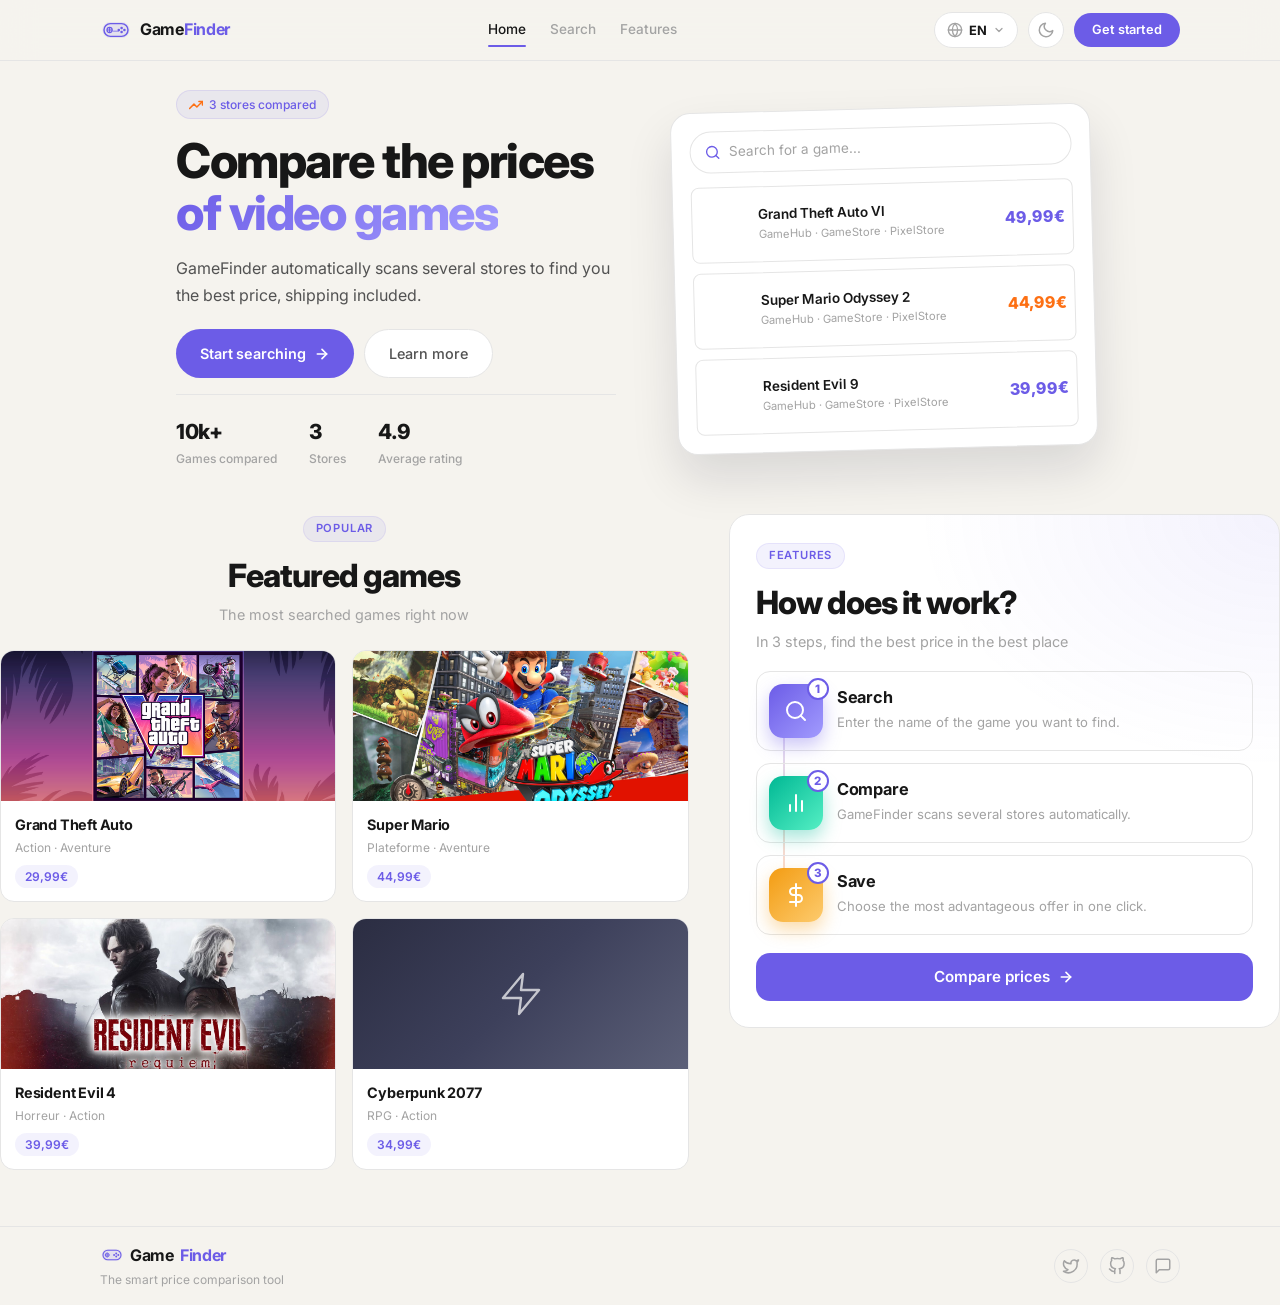
==== commit 59f78d69: "Ajout fetch automatique images depuis Wikipedia pour tous les jeux" ====
--- a/templates/index.html
+++ b/templates/index.html
@@ -85,24 +85,24 @@
                         <span data-i18n="hero_panel_search">Rechercher un jeu...</span>
                     </div>
                     <div class="panel-offers">
-                        <div class="panel-offer">
-                            <div class="po-cover" style="background-image:url('/static/images/gta.jpg')"></div>
+                        <div class="panel-offer" data-jeu="Grand Theft Auto VI">
+                            <div class="po-cover"></div>
                             <div class="po-info">
                                 <div class="po-name">Grand Theft Auto VI</div>
                                 <div class="po-shop">GameHub · GameStore · PixelStore</div>
                             </div>
                             <div class="po-price">49,99&euro;</div>
                         </div>
-                        <div class="panel-offer">
-                            <div class="po-cover" style="background-image:url('/static/images/mario.avif')"></div>
+                        <div class="panel-offer" data-jeu="Super Mario Odyssey 2">
+                            <div class="po-cover"></div>
                             <div class="po-info">
                                 <div class="po-name">Super Mario Odyssey 2</div>
                                 <div class="po-shop">GameHub · GameStore · PixelStore</div>
                             </div>
                             <div class="po-price best">44,99&euro;</div>
                         </div>
-                        <div class="panel-offer">
-                            <div class="po-cover" style="background-image:url('/static/images/resident-evil-4.jpg')"></div>
+                        <div class="panel-offer" data-jeu="Resident Evil 9">
+                            <div class="po-cover"></div>
                             <div class="po-info">
                                 <div class="po-name">Resident Evil 9</div>
                                 <div class="po-shop">GameHub · GameStore · PixelStore</div>
@@ -125,7 +125,7 @@
         <div class="showcase-grid">
                 <a href="/recherche" class="showcase-card">
                     <div class="card-image" style="background: linear-gradient(135deg, #1a1a2e 0%, #16213e 50%, #0f3460 100%);">
-                        <img src="/static/images/gta.jpg" alt="GTA" loading="lazy">
+                        <img src="/static/images/gta.jpg" alt="grand theft auto vi" loading="lazy">
                     </div>
                     <div class="card-info">
                         <h4>Grand Theft Auto</h4>
@@ -135,7 +135,7 @@
                 </a>
                 <a href="/recherche" class="showcase-card">
                     <div class="card-image" style="background: linear-gradient(135deg, #1b4332 0%, #2d6a4f 50%, #40916c 100%);">
-                        <img src="/static/images/mario.avif" alt="Super Mario" loading="lazy">
+                        <img src="/static/images/mario.avif" alt="super mario odyssey 2" loading="lazy">
                     </div>
                     <div class="card-info">
                         <h4>Super Mario</h4>
@@ -145,7 +145,7 @@
                 </a>
                 <a href="/recherche" class="showcase-card">
                     <div class="card-image" style="background: linear-gradient(135deg, #3c1518 0%, #69140e 50%, #a44200 100%);">
-                        <img src="/static/images/resident-evil-4.jpg" alt="Resident Evil 4" loading="lazy">
+                        <img src="/static/images/resident-evil-4.jpg" alt="resident evil 9" loading="lazy">
                     </div>
                     <div class="card-info">
                         <h4>Resident Evil 4</h4>
@@ -248,5 +248,32 @@
 
     <script src="/static/i18n.js"></script>
     <script src="/static/script.js"></script>
+    <script>
+    (function() {
+        fetch('/api/catalogue')
+            .then(function(r) { return r.json(); })
+            .then(function(data) {
+                var map = {};
+                (data.jeux || []).forEach(function(item) {
+                    if (item.image) map[item.jeu.toLowerCase()] = item.image;
+                });
+                document.querySelectorAll('.panel-offer').forEach(function(offer) {
+                    var jeu = offer.getAttribute('data-jeu');
+                    if (!jeu) return;
+                    var imgUrl = map[jeu.toLowerCase()];
+                    if (imgUrl) {
+                        var cover = offer.querySelector('.po-cover');
+                        if (cover) cover.style.backgroundImage = "url('" + imgUrl + "')";
+                    }
+                });
+                document.querySelectorAll('.showcase-card img').forEach(function(img) {
+                    var alt = (img.getAttribute('alt') || '').toLowerCase();
+                    var imgUrl = map[alt];
+                    if (imgUrl) img.src = imgUrl;
+                });
+            })
+            .catch(function() {});
+    })();
+    </script>
 </body>
 </html>
